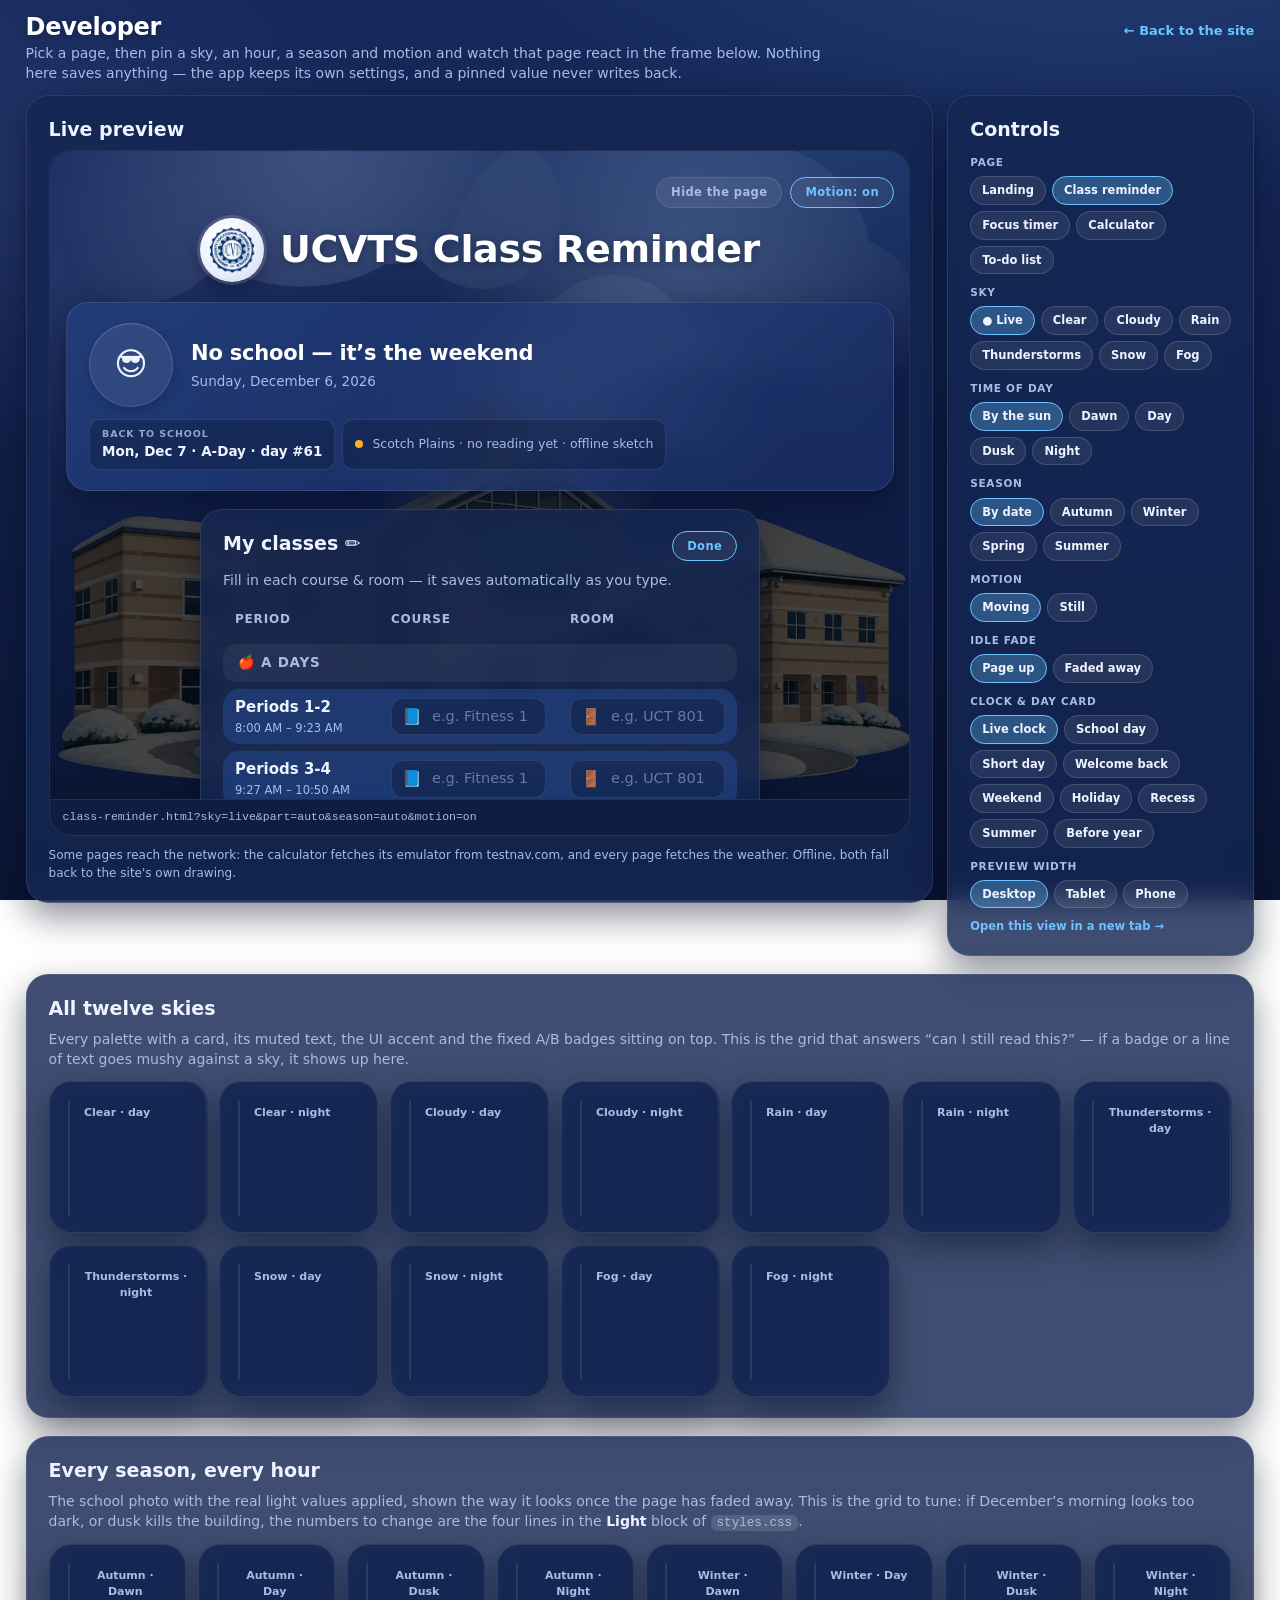
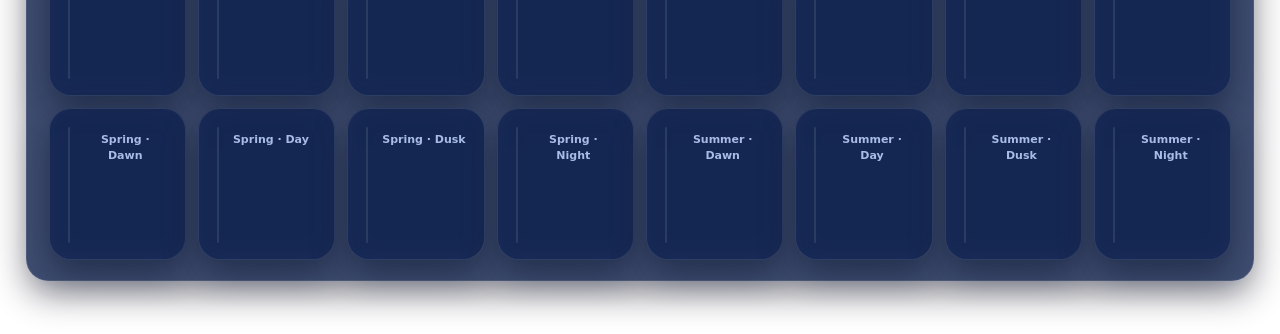
==== dev.html @ 1f4e09f1 "Version 3" ====
<!DOCTYPE html>
<html lang="en" data-sky="cloud" data-day="night">
<head>
  <meta charset="utf-8">
  <meta name="viewport" content="width=device-width, initial-scale=1">
  <meta name="robots" content="noindex">
  <title>Developer — UCVTS Student Tools</title>
  <link rel="icon" type="image/png" href="ucvts_logo.png">
  <!-- The app's own stylesheet, so every swatch below is the real thing. -->
  <link rel="stylesheet" href="styles.css">
  <style>
    /* Only layout lives here. Colours, buttons, cards and the palettes all
       come from styles.css — if this page ever disagrees with the app, the
       app is right and this is a bug. */

    .dev { width: 100%; max-width: 1600px; margin: 0 auto; padding: 14px clamp(12px, 2vw, 26px) 36px; box-sizing: border-box; }

    .dev-head { display: flex; align-items: baseline; gap: 16px; flex-wrap: wrap; margin: 0 0 2px; }
    .dev-head h1 { margin: 0; font-size: 24px; }
    .dev-back { margin-left: auto; font-size: 13px; font-weight: 700; color: var(--accent); text-decoration: none; }
    .dev-back:hover { text-decoration: underline; }
    .dev-lede { max-width: 92ch; margin: 0 0 12px; }

    /* The controls column scales with the window width, and the two collapse
       to one column before they get tight. */
    .dev-split { display: grid; grid-template-columns: minmax(0, 1fr) minmax(290px, 24vw); gap: 14px; align-items: start; }
    @media (max-width: 1040px) { .dev-split { grid-template-columns: 1fr; } }

    .dev-preview { margin: 0; min-width: 0; }

    .dev-frame-box {
      display: grid;
      place-items: start center;
      /* Fit the viewport: the header, lede and URL line take the rest. */
      height: clamp(320px, calc(100vh - 250px), 880px);
      overflow: hidden;
      border: 1px solid var(--card-border);
      border-radius: var(--radius) var(--radius) 0 0;
      background: rgba(6, 12, 30, 0.4);
    }
    .dev-frame-box iframe {
      width: 100%;
      height: 100%;
      border: 0;
      background: #0a1533;
      transition: width 0.2s ease;
    }
    .dev-url {
      font-family: ui-monospace, SFMono-Regular, Menlo, Consolas, monospace;
      font-size: 11.5px;
      color: var(--muted);
      padding: 9px 13px;
      border: 1px solid var(--card-border);
      border-top: 0;
      border-radius: 0 0 var(--radius) var(--radius);
      background: rgba(6, 12, 30, 0.25);
      overflow-wrap: anywhere;
    }
    .dev-note { margin: 10px 0 0; font-size: 12px; color: var(--muted); line-height: 1.5; }

    /* The controls stay in view while you compare grids further down, and
       never run past the viewport — they scroll inside their own card. */
    .dev-controls { position: sticky; top: 12px; max-height: calc(100vh - 24px); overflow-y: auto; }
    @media (max-width: 1040px) { .dev-controls { position: static; max-height: none; overflow: visible; } }

    .dev-grid { display: grid; gap: 12px; margin-top: 4px; }
    .dev-grid.weather { grid-template-columns: repeat(auto-fill, minmax(158px, 1fr)); }
    .dev-grid.light { grid-template-columns: repeat(auto-fill, minmax(126px, 1fr)); }

    .tile { margin: 0; }

    /* These carry data-sky / data-day / data-part, so every colour inside
       them is resolved by the real palette rules in styles.css. */
    .tile-stage {
      position: relative;
      height: 116px;
      overflow: hidden;
      border: 1px solid var(--card-border);
      border-radius: 12px;
      background: linear-gradient(180deg, var(--bg-top), var(--bg-bottom));
    }

    /* Mirrors .scene-photo in styles.css, including the dim the page casts
       while it is up, which is part of the photo's filter and not a layer over
       it. There is no scrim element to keep in step any more. */
    .tile-photo {
      position: absolute;
      inset: 0;
      background-position: center;
      background-repeat: no-repeat;
      background-size: contain;
      filter: brightness(calc(var(--photo-brightness) * (1 - 0.55 * var(--scene-dim))))
              saturate(var(--photo-sat)) sepia(var(--photo-warm));
    }

    .tile-card {
      position: absolute;
      left: 7px;
      right: 7px;
      bottom: 7px;
      padding: 6px 8px;
      border: 1px solid var(--card-border);
      border-radius: 9px;
      background: var(--card);
    }

    .tile-title { display: block; font-size: 9.5px; font-weight: 800; color: var(--text); }
    .tile-sub { display: block; font-size: 8.5px; color: var(--muted); }
    .tile-meta { display: flex; align-items: center; gap: 5px; margin-top: 4px; }
    .tile-accent { display: inline-block; width: 18px; height: 4px; border-radius: 2px; background: var(--accent); }

    /* The fixed A/B identity colours, read straight from :root. These used to
       be a hardcoded copy, which would have silently drifted from the app. */
    .tile-ab {
      display: inline-grid;
      place-items: center;
      width: 12px;
      height: 12px;
      border-radius: 50%;
      font-size: 7px;
      font-weight: 800;
      font-style: normal;
    }
    .ab-a { background: linear-gradient(180deg, var(--day-a-lit), var(--day-a)); color: #47081b; }
    .ab-b { background: linear-gradient(180deg, var(--day-b-lit), var(--day-b)); color: #0b2350; }

    .tile figcaption { margin-top: 5px; font-size: 11px; font-weight: 700; color: var(--muted); text-align: center; }
  </style>
</head>
<body>

  <div class="dev">

    <header class="dev-head">
      <h1>Developer</h1>
      <a class="dev-back" href="index.html">&larr; Back to the site</a>
    </header>
    <p class="muted dev-lede">
      Pick a page, then pin a sky, an hour, a season and motion and watch that page react
      in the frame below. Nothing here saves anything &mdash; the app keeps its own
      settings, and a pinned value never writes back.
    </p>

    <div class="dev-split">

      <section class="card dev-preview">
        <h2>Live preview</h2>
        <div class="dev-frame-box">
          <iframe id="frame" title="Live preview of a page of the site"></iframe>
        </div>
        <div class="dev-url" id="urlOut"></div>
        <p class="dev-note">
          Some pages reach the network: the calculator fetches its emulator from
          testnav.com, and every page fetches the weather. Offline, both fall back to
          the site's own drawing.
        </p>
      </section>

      <section class="card dev-controls">
        <h2>Controls</h2>

        <div class="sim-section">Page</div>
        <div class="sim-chips" id="pageBtns"></div>

        <div class="sim-section">Sky</div>
        <div class="sim-chips" id="skyBtns"></div>

        <div class="sim-section">Time of day</div>
        <div class="sim-chips" id="partBtns"></div>

        <div class="sim-section">Season</div>
        <div class="sim-chips" id="seasonBtns"></div>

        <div class="sim-section">Motion</div>
        <div class="sim-chips" id="motionBtns"></div>

        <div class="sim-section">Idle fade</div>
        <div class="sim-chips" id="focusBtns"></div>

        <div class="sim-section">Clock &amp; day card</div>
        <div class="sim-chips" id="dayBtns"></div>

        <div class="sim-section">Preview width</div>
        <div class="sim-chips" id="widthBtns"></div>

        <p class="sim-dev">
          <a id="openTab" href="index.html" target="_blank" rel="noopener">Open this view in a new tab &rarr;</a>
        </p>
      </section>

    </div>

    <section class="card">
      <h2>All twelve skies</h2>
      <p class="muted">
        Every palette with a card, its muted text, the UI accent and the fixed A/B badges sitting on
        top. This is the grid that answers &ldquo;can I still read this?&rdquo; &mdash; if a badge or a
        line of text goes mushy against a sky, it shows up here.
      </p>
      <div class="dev-grid weather" id="weatherGrid"></div>
    </section>

    <section class="card">
      <h2>Every season, every hour</h2>
      <p class="muted">
        The school photo with the real light values applied, shown the way it looks once the page has
        faded away. This is the grid to tune: if December&rsquo;s morning looks too dark, or
        dusk kills the building, the numbers to change are the four lines in the
        <b>Light</b> block of <code>styles.css</code>.
      </p>
      <div class="dev-grid light" id="lightGrid"></div>
    </section>

  </div>

  <script>
  (function () {
    'use strict';

    /* The pages of the site, in the order the landing page lists them. Every
       one of them loads the shared stack (clock, sky, scene, reminders), so
       every pinned value below means the same thing on each. */
    var PAGES = [
      { v: 'index.html', label: 'Landing' },
      { v: 'class-reminder.html', label: 'Class reminder' },
      { v: 'focus-timer.html', label: 'Focus timer' },
      { v: 'calculator.html', label: 'Calculator' },
      { v: 'todo.html', label: 'To-do list' }
    ];

    var SKIES = ['clear', 'cloud', 'rain', 'storm', 'snow', 'fog'];
    var SKY_NAME = { clear: 'Clear', cloud: 'Cloudy', rain: 'Rain', storm: 'Thunderstorms', snow: 'Snow', fog: 'Fog' };
    var PARTS = ['dawn', 'day', 'dusk', 'night'];
    var PART_NAME = { dawn: 'Dawn', day: 'Day', dusk: 'Dusk', night: 'Night' };
    var SEASONS = ['autumn', 'winter', 'spring', 'summer'];
    var SEASON_NAME = { autumn: 'Autumn', winter: 'Winter', spring: 'Spring', summer: 'Summer' };

    var frame = document.getElementById('frame');
    var urlOut = document.getElementById('urlOut');
    var openTab = document.getElementById('openTab');

    var state = {
      page: 'class-reminder.html',
      sky: 'live', part: 'auto', season: 'auto',
      motion: 'on', focus: 'page', width: 'desktop',
      now: null
    };

    /* Dates that land on each shape the day card can take. All of these are
       asserted by verify-calendar.js, so they stay honest if the calendar
       is ever edited. */
    var WHEN = [
      { v: null, label: 'Live clock' },
      { v: '2026-09-08T12:00', label: 'School day' },
      { v: '2026-11-25T12:00', label: 'Short day' },
      { v: '2026-09-03T12:00', label: 'Welcome back' },
      { v: '2026-09-05T12:00', label: 'Weekend' },
      { v: '2026-11-26T12:00', label: 'Holiday' },
      { v: '2026-12-28T12:00', label: 'Recess' },
      { v: '2027-07-15T12:00', label: 'Summer' },
      { v: '2026-08-20T12:00', label: 'Before year' }
    ];

    function el(tag, cls, html) {
      var n = document.createElement(tag);
      if (cls) n.className = cls;
      if (html != null) n.innerHTML = html;
      return n;
    }

    /* ---------------- the preview ---------------- */

    function queryString() {
      var p = new URLSearchParams();
      p.set('sky', state.sky);
      p.set('part', state.part);
      p.set('season', state.season);
      p.set('motion', state.motion);
      if (state.focus === 'away') p.set('focus', 'away');
      if (state.now) p.set('now', state.now);
      return p.toString();
    }

    var WIDTHS = { desktop: '', tablet: '834px', phone: '390px' };

    function updatePreview() {
      var src = state.page + '?' + queryString();
      if (frame.getAttribute('src') !== src) frame.setAttribute('src', src);
      frame.style.width = WIDTHS[state.width] || '100%';
      urlOut.textContent = src;
      openTab.setAttribute('href', src);
    }

    /* ---------------- the control rows ---------------- */

    /* Each row is built from one definition, so adding a sky, a season or a
       page in the app means adding it here and nowhere else. */
    var ROWS = [
      { host: 'pageBtns', options: PAGES, key: 'page' },
      {
        host: 'skyBtns',
        options: [{ v: 'live', label: '\u25CF Live' }].concat(SKIES.map(function (s) { return { v: s, label: SKY_NAME[s] }; })),
        key: 'sky'
      },
      {
        host: 'partBtns',
        options: [{ v: 'auto', label: 'By the sun' }].concat(PARTS.map(function (s) { return { v: s, label: PART_NAME[s] }; })),
        key: 'part'
      },
      {
        host: 'seasonBtns',
        options: [{ v: 'auto', label: 'By date' }].concat(SEASONS.map(function (s) { return { v: s, label: SEASON_NAME[s] }; })),
        key: 'season'
      },
      {
        host: 'motionBtns',
        options: [{ v: 'on', label: 'Moving' }, { v: 'off', label: 'Still' }],
        key: 'motion'
      },
      {
        host: 'focusBtns',
        options: [{ v: 'page', label: 'Page up' }, { v: 'away', label: 'Faded away' }],
        key: 'focus'
      },
      { host: 'dayBtns', options: WHEN, key: 'now' },
      {
        host: 'widthBtns',
        options: [{ v: 'desktop', label: 'Desktop' }, { v: 'tablet', label: 'Tablet' }, { v: 'phone', label: 'Phone' }],
        key: 'width'
      }
    ];

    function buildRows() {
      ROWS.forEach(function (row) {
        var host = document.getElementById(row.host);
        if (!host) return;
        host.innerHTML = '';
        row.options.forEach(function (opt) {
          var b = el('button', 'chip-btn', opt.label);
          b.type = 'button';
          b.setAttribute('data-value', opt.v == null ? '' : opt.v);
          b.setAttribute('aria-pressed', String(state[row.key] === opt.v));
          b.addEventListener('click', function () {
            state[row.key] = opt.v;
            buildRows();
            updatePreview();
          });
          host.appendChild(b);
        });
      });
    }

    /* ---------------- the grids ---------------- */

    function weatherTiles() {
      var host = document.getElementById('weatherGrid');
      host.innerHTML = '';
      SKIES.forEach(function (sky) {
        ['day', 'night'].forEach(function (day) {
          var fig = el('figure', 'tile');
          fig.setAttribute('data-sky', sky);
          fig.setAttribute('data-day', day);
          fig.appendChild(el('div', 'tile-stage',
            '<div class="tile-card">' +
              '<span class="tile-title">A-Day \u00B7 3rd period</span>' +
              '<span class="tile-sub">ends in 12 min</span>' +
              '<span class="tile-meta">' +
                '<i class="tile-accent"></i>' +
                '<i class="tile-ab ab-a">A</i>' +
                '<i class="tile-ab ab-b">B</i>' +
              '</span>' +
            '</div>'));
          fig.appendChild(el('figcaption', null, SKY_NAME[sky] + ' \u00B7 ' + day));
          host.appendChild(fig);
        });
      });
    }

    function lightTiles() {
      var host = document.getElementById('lightGrid');
      host.innerHTML = '';
      SEASONS.forEach(function (season) {
        PARTS.forEach(function (part) {
          var fig = el('figure', 'tile');
          fig.setAttribute('data-sky', 'cloud');
          // Dusk and dawn still count as daylight in the app, so the palette
          // only flips to night once the sun is fully down.
          fig.setAttribute('data-day', part === 'night' ? 'night' : 'day');
          fig.setAttribute('data-part', part);
          // The faded-away look, which is where the photo is the star.
          fig.setAttribute('data-focus', 'away');

          var stage = el('div', 'tile-stage');
          var photo = el('div', 'tile-photo');
          photo.style.backgroundImage = 'url("' + season + '.png")';
          stage.appendChild(photo);
          fig.appendChild(stage);
          fig.appendChild(el('figcaption', null, SEASON_NAME[season] + ' \u00B7 ' + PART_NAME[part]));
          host.appendChild(fig);
        });
      });
    }

    /* ---------------- go ---------------- */

    buildRows();
    weatherTiles();
    lightTiles();
    updatePreview();

    /* Handy from the devtools console. */
    globalThis.DEV = {
      state: state,
      set: function (key, value) { state[key] = value; buildRows(); updatePreview(); }
    };
  })();
  </script>

</body>
</html>
---- styles.css ----
/* ============================================================
   UCVTS Class Pal — dark blue, soft & cute
   ============================================================ */

/* Base = the cloudy night sky. It doubles as the fallback, so the app looks
   exactly like it always has if sky.js never runs at all. */
:root {
  --bg-top: #16295c;
  --bg-bottom: #0a1533;
  --sky-tint-1: rgba(108, 195, 255, 0.14);
  --sky-tint-2: rgba(159, 178, 255, 0.12);

  /* Scene: the school photo, how far down the page it sits, and how much the
     page dims it while it is up. See the --scene-drop block further down. */
  --scene-dim: 0.6;
  --scene-drop: min(19.5vh, 14.6vw);
  --photo-brightness: 1;
  --photo-sat: 1;
  --photo-warm: 0;

  /* Deliberately translucent — the weather canvas lives behind these. */
  --card: rgba(20, 38, 82, 0.82);
  --card-soft: rgba(28, 52, 108, 0.86);
  --card-border: rgba(255, 255, 255, 0.1);
  --card-blur: blur(12px);
  --row-a: rgba(33, 64, 127, 0.72);
  --row-b: rgba(20, 42, 88, 0.6);

  /* The A-day / B-day identity pair, and their lighter gradient tops. Fixed
     on purpose and never weather-tinted — the whole point is that the day
     reads the same under any sky. Single source of truth for the schedule
     banners, the rows and the A/B badges on the developer page. */
  --day-a: #f2688a;
  --day-a-lit: #ff9db0;
  --day-b: #8fb8ff;
  --day-b-lit: #cde4ff;

  --text: #eef4ff;
  --muted: #a8bce6;
  --accent: #6cc3ff;
  --accent-2: #9fb2ff;
  --warm: #ffd27f;
  --green: #8fe3b0;
  --danger: #ff9db0;
  --radius: 22px;
  --shadow: 0 14px 34px rgba(2, 8, 28, 0.45);
}

/* ============================================================
   Weather palettes
   ------------------------------------------------------------
   sky.js sets data-sky and data-day on <html>, so these only
   ever swap the page atmosphere and the UI accent.

   Note what is NOT here: the A-day / B-day colors. Those live in :root as
   --day-a / --day-b and stay fixed on purpose — the day should read the
   same under any sky, which is exactly what makes it trustworthy when the
   background is moving.

   These selectors are deliberately NOT prefixed with `html`, so
   any element carrying the attribute pair picks up the palette.
   That is what lets dev.html render a grid of every combination
   out of the real stylesheet instead of a copy that would drift.
   Nothing else in the app sets these attributes, so the scope
   stays exactly as narrow as it needs to be.
   ============================================================ */

[data-sky="clear"][data-day="day"] {
  /* A clear midday sky, not a navy one. The old pair was deep and saturated
     enough to read as dusk at any hour; this keeps the blue but lifts it and
     pulls the purple out, so it reads as daylight. */
  --bg-top: #3f7ec9; --bg-bottom: #1b4b8c;
  --accent: #ffd27f; --accent-2: #ffbc5c;
  --sky-tint-1: rgba(255, 210, 127, 0.2);
  --sky-tint-2: rgba(120, 190, 255, 0.14);
}
[data-sky="clear"][data-day="night"] {
  --bg-top: #0d1b45; --bg-bottom: #050916;
  --accent: #a8d8ff; --accent-2: #c8d8ff;
  --sky-tint-1: rgba(168, 216, 255, 0.14);
  --sky-tint-2: rgba(120, 150, 255, 0.1);
}

[data-sky="cloud"][data-day="day"] {
  --bg-top: #35507d; --bg-bottom: #1a2a4a;
  --accent: #a8c8ff; --accent-2: #c0d4ff;
  --sky-tint-1: rgba(190, 215, 255, 0.14);
  --sky-tint-2: rgba(108, 195, 255, 0.1);
}
[data-sky="cloud"][data-day="night"] {
  --bg-top: #16295c; --bg-bottom: #0a1533;
  --accent: #6cc3ff; --accent-2: #9fb2ff;
  --sky-tint-1: rgba(108, 195, 255, 0.14);
  --sky-tint-2: rgba(159, 178, 255, 0.12);
}

[data-sky="rain"][data-day="day"] {
  --bg-top: #25455f; --bg-bottom: #0e2033;
  --accent: #7fd4ff; --accent-2: #9fd0f0;
  --sky-tint-1: rgba(127, 212, 255, 0.13);
  --sky-tint-2: rgba(90, 150, 210, 0.12);
}
[data-sky="rain"][data-day="night"] {
  --bg-top: #0c1c2e; --bg-bottom: #040a12;
  --accent: #6fd8ff; --accent-2: #8fc8e8;
  --sky-tint-1: rgba(111, 216, 255, 0.12);
  --sky-tint-2: rgba(60, 110, 170, 0.12);
}

[data-sky="storm"][data-day="day"],
[data-sky="storm"][data-day="night"] {
  --bg-top: #342459; --bg-bottom: #0f0a24;
  --accent: #ffd60a; --accent-2: #cbb6ff;
  --sky-tint-1: rgba(255, 214, 10, 0.12);
  --sky-tint-2: rgba(160, 120, 255, 0.14);
}

[data-sky="snow"][data-day="day"] {
  --bg-top: #3d5d8c; --bg-bottom: #1b2f52;
  --accent: #e2f1ff; --accent-2: #bcd8f5;
  --sky-tint-1: rgba(226, 241, 255, 0.18);
  --sky-tint-2: rgba(140, 180, 235, 0.14);
}
[data-sky="snow"][data-day="night"] {
  --bg-top: #1b2f56; --bg-bottom: #070d1e;
  --accent: #c9ecff; --accent-2: #a9c8ea;
  --sky-tint-1: rgba(201, 236, 255, 0.14);
  --sky-tint-2: rgba(90, 140, 210, 0.12);
}

[data-sky="fog"][data-day="day"] {
  --bg-top: #3b4157; --bg-bottom: #1b1f2d;
  --accent: #cfd4e6; --accent-2: #b8bdd0;
  --sky-tint-1: rgba(207, 212, 230, 0.14);
  --sky-tint-2: rgba(150, 160, 185, 0.12);
}
[data-sky="fog"][data-day="night"] {
  --bg-top: #232635; --bg-bottom: #0b0d14;
  --accent: #d8dcff; --accent-2: #b9bdd2;
  --sky-tint-1: rgba(216, 220, 255, 0.12);
  --sky-tint-2: rgba(140, 145, 170, 0.1);
}

* { box-sizing: border-box; }

html, body { margin: 0; padding: 0; }

body {
  font-family: ui-rounded, "SF Pro Rounded", "Segoe UI", system-ui, -apple-system, "Helvetica Neue", Arial, sans-serif;
  color: var(--text);
  min-height: 100vh;
  line-height: 1.45;
}

/* The atmosphere lives on its own fixed layer rather than on body itself.
   iOS Safari ignores background-attachment: fixed, which would otherwise
   leave the gradient sliding around behind everything while you scroll. */
body::before {
  content: '';
  position: fixed;
  inset: 0;
  z-index: -5;
  pointer-events: none;
  background:
    radial-gradient(1000px 500px at 85% -10%, var(--sky-tint-1), transparent 60%),
    radial-gradient(900px 460px at -10% 20%, var(--sky-tint-2), transparent 60%),
    linear-gradient(180deg, var(--bg-top) 0%, var(--bg-bottom) 100%);
}

.page {
  max-width: 1200px;
  margin: 0 auto;
  padding: 26px 16px 60px;
  transition: opacity 0.5s ease;
}

/* Nobody has touched it for a few minutes: get out of the way and let the
   school and the weather have the whole screen. scene.js sets this, and
   clears it the moment anyone does anything. */
html[data-focus="away"] .page {
  opacity: 0;
  pointer-events: none;
}

/* ------------------------------------------------------------
   Light — how bright the school looks, by time of day.

   sky.js sets data-part from the real sunrise and sunset for this
   location, so this follows the actual year rather than a fixed hour:
   in December the sun is already down by 4:33 PM, while in June it is
   still up at 8:30 PM. Four sets of numbers to nudge later — a higher
   brightness means a brighter school. --photo-warm adds a golden cast
   through sepia, for the two windows where the light really is golden.
   ------------------------------------------------------------ */

[data-part="dawn"]  { --photo-brightness: 0.8;  --photo-sat: 1.05; --photo-warm: 0.18; }
[data-part="dusk"]  { --photo-brightness: 0.68; --photo-sat: 1.08; --photo-warm: 0.24; }
[data-part="night"] { --photo-brightness: 0.4;  --photo-sat: 0.7;  --photo-warm: 0; }

/* Nothing on top of the scene: stop dimming it and let the school show. */
[data-focus="away"] { --scene-dim: 0.1; }

/* ============================================================
   Scene stack
   ------------------------------------------------------------
   Painted back to front, so it stays easy to reason about:

     -5  body::before    the weather gradient
     -4  #skyFar         clouds, sun, stars, the lightning bolt
     -3  .scene-photo    the school, cut out, for this season
     -1  #skyNear        rain, snow, fog, the flash, ripples, drift
     -1  .grain          a little texture over all of it
         .page           the interface

   The page's dim of the school used to be a `.scene-scrim` element sitting
   between the photo and #skyNear, painting the sky gradient back over
   everything. It dimmed the school, which was the point — but it is in
   front of the photo, and the far sky had to move behind the photo for the
   roof to cut across the clouds, so the same veil landed on the clouds and
   the sun. A gold sun at full strength came out of it a cold blue-grey
   (measured rgb(123,152,172), i.e. cooler than neutral, which is why it
   stopped reading as a sun at all).

   So the dim is now a filter on the photo itself. A filter only sees the
   element's own pixels, so it dims the building and cannot reach anything
   behind it — the veil is confined to the school by construction rather
   than by masking the sky out of it.
   ============================================================ */

.scene-photo {
  position: fixed;
  inset: 0;
  z-index: -3;
  pointer-events: none;
  /* Pinned to the bottom edge rather than the middle, so the school sits low
     in the scene and the sky it shares with the weather is above it. */
  background-position: center bottom;
  background-repeat: no-repeat;
  /* "contain" keeps every edge of the building visible whatever the window
     shape. The cost: a tall phone gets a smaller school with more sky
     around it, rather than a cropped close-up. */
  background-size: contain;
  /* How far down the page the school is set. See --scene-drop below. */
  transform: translateY(var(--scene-drop));
  opacity: 0;
  /* Time of day, times how much the page is dimming the scene.

     --photo-brightness is the light belonging to this hour; --scene-dim is
     the veil the interface casts so the cards stay readable. They multiply,
     so the light and the dim stay one decision instead of two that can
     disagree — and the dim is expressed on the element that owns the photo,
     which is what keeps it off the sky behind it.

     A dim of 1 would be "no change", so the second term is inverted. 0.55 is
     where the old veil landed once its blend was measured as light: it dims
     the school without crushing it, and is the knob for that. */
  filter: brightness(calc(var(--photo-brightness) * (1 - 0.55 * var(--scene-dim))))
          saturate(var(--photo-sat)) sepia(var(--photo-warm));
  transition: opacity 0.9s ease, filter 0.7s ease;
}

/* How far down the page the school sits. See --scene-drop in :root.

   The cutouts are 4:3 and the building's baseline is at about 79% of the
   image, so the bottom ~20% of every one of those files is simply empty —
   measured on all four seasons, and the smallest of them is 20.2%. That is
   room that exists to be spent: pushed down by that much, the school lands on
   the bottom edge of the window without a single pixel cropped off it, which
   lifts the roofline out of the upper band that sky.js keeps the clouds in.

   min() rather than one number, because the drop is a share of the *photo's*
   height, and the photo is drawn at whichever of two sizes is smaller: the
   window's height on a wide screen, or the window's width times the photo's
   own 0.75 ratio on a narrow one. Hence 19.5vh and its equivalent 14.6vw,
   with the smaller one winning — which is precisely the size the photo is
   drawn at. One expression covers every window shape, and there is no
   breakpoint left to get wrong.

   A @media (min-aspect-ratio: 4/3) block came first and was a trap: it fired
   correctly on a wide window but left a portrait phone with the whole
   transparent band showing as dead space under the school. */

/* Only revealed once the image has actually decoded, so there is never a
   half-drawn flash on a slow connection. */
.scene-photo.loaded { opacity: 1; }

/* Appears briefly when the page fades, so it is obvious how to get back. */
.scene-hint {
  position: fixed;
  left: 50%;
  bottom: 20px;
  transform: translateX(-50%);
  z-index: 45;
  pointer-events: none;
  margin: 0;
  padding: 7px 16px;
  border-radius: 999px;
  font-size: 12px;
  font-weight: 700;
  letter-spacing: 0.3px;
  color: var(--text);
  background: rgba(6, 12, 30, 0.62);
  border: 1px solid var(--card-border);
  backdrop-filter: blur(8px);
  -webkit-backdrop-filter: blur(8px);
  opacity: 0;
  transition: opacity 0.6s ease;
}

.scene-hint.on { opacity: 1; }

/* ---------- weather sky (painted by sky.js, in two layers) ---------- */

/* The weather is painted onto two canvases because the school sits between
   them — and the school is a CSS background image, so there is no way to
   sandwich a single canvas around it.

   Both layers share this geometry and the same drawing transform, so a pass
   can be moved from one to the other without a coordinate changing. */
#skyFar,
#skyNear {
  position: fixed;
  inset: 0;
  width: 100%;
  height: 100%;
  pointer-events: none;
}

/* The far half — clouds, the sun, stars, the lightning bolt — belongs behind
   the school. A cloud drifting across the facade is what makes a cut-out
   building read as floating; cut off by the roof, it reads as distance. */
#skyFar { z-index: -4; }

/* The near half stays in front, where weather falling around you belongs:
   rain and snow, the fog veil, the flash, and the ripples and drift that
   gather along the bottom edge — which is now the foot of the building. */
#skyNear {
  z-index: -1;
  opacity: 0.95;
}

.grain {
  position: fixed;
  inset: 0;
  z-index: -1;
  pointer-events: none;
  opacity: 0.05;
  mix-blend-mode: overlay;
  background-image: radial-gradient(rgba(255, 255, 255, 0.7) 1px, transparent 1px);
  background-size: 3px 3px;
}

.top-bar {
  display: flex;
  justify-content: flex-end;
  gap: 8px;
  margin-bottom: 2px;
}

.motion-btn,
.ghost-btn {
  font: inherit;
  font-size: 11.5px;
  font-weight: 800;
  letter-spacing: 0.4px;
  color: var(--muted);
  background: rgba(255, 255, 255, 0.07);
  border: 1px solid var(--card-border);
  border-radius: 999px;
  padding: 6px 14px;
  cursor: pointer;
  backdrop-filter: blur(10px);
  -webkit-backdrop-filter: blur(10px);
  transition: color 0.15s ease, border-color 0.15s ease;
}

.motion-btn:hover,
.ghost-btn:hover { color: var(--text); border-color: var(--accent); }

.motion-btn[aria-pressed="true"],
.ghost-btn[aria-pressed="true"] { color: var(--accent); border-color: var(--accent); }

/* today's weather — one panel in the day card's bottom row. Its metrics
   match .fact so the two sit beside each other as one set of panels. */
.sky-line {
  display: flex;
  align-items: center;
  gap: 9px;
  margin: 0;
  padding: 7px 12px;
  border-radius: 11px;
  background: rgba(10, 21, 51, 0.34);
  border: 1px solid var(--card-border);
  font-size: 12.5px;
  color: var(--muted);
}

.sky-line[hidden] { display: none; }

.sky-line .sky-emoji { font-size: 17px; line-height: 1; flex: 0 0 auto; }

/* Empty until there is real artwork for the weather to sit in here. */
.sky-line .sky-emoji:empty { display: none; }

/* Orange when the sky is a sketch, green only when it's really live. */
.sky-line .sky-dot {
  flex: 0 0 auto;
  width: 8px;
  height: 8px;
  border-radius: 50%;
  background: #ffb020;
}

html[data-live="live"] .sky-dot { background: #28c840; box-shadow: 0 0 0 3px rgba(40, 200, 64, 0.22); }
html[data-live="preview"] .sky-dot { background: #b48cff; }
html[data-live="fallback"] .sky-dot,
html[data-live="loading"] .sky-dot { background: #ffb020; }

/* ---------- header ---------- */

/* The title header and the day-status card are narrower than the columns and
   centered over them — a header band over a wider body. 1000px is the point
   where the day card still holds one row on its busiest day (a holiday, which
   carries the most facts), so it is the same height every day of the year and
   never shifts as the facts change. */
.hero,
.day-card {
  max-width: 1000px;
  width: 100%;
  margin-left: auto;
  margin-right: auto;
}

.hero {
  display: flex;
  align-items: center;
  justify-content: center;
  gap: 16px;
  padding: 8px 10px 20px;
}

/* The school crest.

   The logo is a single flat navy (#043067), which against this app's navy
   backgrounds sits at roughly 1:1 contrast — it would simply disappear. So
   it gets a light plate to sit on, which keeps the real brand colour
   readable on all twelve weather palettes, and echoes the round A/B badges
   used everywhere else. The source art is cropped tight to its edges, so
   the whole visible ring here is this padding. */
.hero-logo {
  flex: 0 0 auto;
  display: grid;
  place-items: center;
  width: 64px;
  height: 64px;
  padding: 9px;
  border-radius: 50%;
  background: radial-gradient(circle at 32% 26%, #ffffff 0%, #e9effb 58%, #ccd8ee 100%);
  box-shadow: 0 0 0 3px rgba(255, 255, 255, 0.14), 0 8px 20px rgba(2, 8, 28, 0.38);
  /* Its own bob: no rotation, because tilting a crest reads as a mistake
     rather than as play. The motion stays, the tilt goes. */
  animation: logo-bob 4s ease-in-out infinite;
}

.hero-logo img {
  display: block;
  width: 100%;
  height: 100%;
  object-fit: contain;
}

@keyframes logo-bob {
  0%, 100% { transform: translateY(0); }
  50%      { transform: translateY(-5px); }
}

/* The title carries the header on its own now that the tagline is gone,
   so it is sized to lead rather than to sit beside a subtitle. */
h1 {
  margin: 0;
  font-size: 38px;
  font-weight: 800;
  line-height: 1.1;
  letter-spacing: -0.3px;
  color: #ffffff;
  text-shadow: 0 2px 10px rgba(0, 0, 0, 0.3);
}

.hero h1 { text-align: center; }

/* ---------- cards ---------- */

.card {
  background: var(--card);
  border: 1px solid var(--card-border);
  border-radius: var(--radius);
  box-shadow: var(--shadow);
  padding: 20px 22px;
  margin: 0 0 18px;
  /* Lets the sky show through on phones, where cards cover the whole screen. */
  backdrop-filter: var(--card-blur);
  -webkit-backdrop-filter: var(--card-blur);
}

.card h2 {
  margin: 0 0 6px;
  font-size: 19px;
}

.card-head {
  display: flex;
  align-items: center;
  justify-content: space-between;
  gap: 10px;
}

.head-tools { display: flex; align-items: center; gap: 10px; }

.muted { color: var(--muted); font-size: 14px; margin: 6px 0 12px; }
.muted b { color: var(--text); font-weight: 600; }
.small { font-size: 12.5px; }
code { background: rgba(255, 255, 255, 0.12); padding: 1px 6px; border-radius: 6px; font-size: 0.9em; }

/* ---------- day status card ---------- */

/* ---------- two-column layout ---------- */

/* Columns size to their content and the pair stays centered; together they may
   be wider than the header above (different side margins than the title items). */
.columns {
  display: flex;
  flex-wrap: wrap;
  justify-content: center;
  gap: 18px;
  align-items: start;
}

/* Both columns hold a width they were designed for instead of stretching to
   whatever the window happens to be: 526px at their narrowest, 560px at their
   widest. Equal basis, equal floor, equal ceiling, so they are always the same
   width as each other — side by side or stacked.

   526px is the schedule's natural width, and it is the floor because a
   narrower table would only scroll. 560px is the ceiling because past that
   the short copy in the right column does not fill the card, and it turns into
   a wide, thin band. Between the pair's floors they wrap into one centered
   stack instead of each getting squeezed. min() keeps the floor off the bottom
   of a phone. */
.col-left,
.col-right {
  flex: 1 1 526px;
  min-width: min(526px, 100%);
  max-width: 560px;
}

/* ---------- day status card ---------- */

.day-card {
  background: linear-gradient(135deg, rgba(35, 64, 127, 0.78) 0%, rgba(26, 47, 102, 0.72) 100%);
  /* .card later resets margins to 0; re-assert centering here. */
  margin-left: auto;
  margin-right: auto;
  /* One row while there is room for one: whose day it is on the left, the
     day's facts and the weather on the right. Both groups keep their natural
     width and the row wraps to two when the card runs out of room — the same
     content-driven rule the fact row already uses, so no breakpoint has to
     guess. Stacked it is exactly the card it was before. */
  display: flex;
  flex-wrap: wrap;
  align-items: center;
  justify-content: space-between;
  gap: 12px 22px;
}

.day-row {
  display: flex;
  align-items: center;
  gap: 18px;
}

.day-badge {
  /* One knob for the whole badge, so the letter and the emoji can't drift
     apart at different breakpoints.

     They deliberately use different ratios of it. A text glyph's cap-height
     is only ~70% of its font-size, while a colour emoji fills its em box
     almost entirely — so matching the numbers made the emoji render about a
     third larger than the A/B letter. That is why a school day looked right
     and a day off looked shouty. 0.52 keeps the letter exactly the size it
     has always been; the emoji gets its own, smaller ratio below. */
  --badge: 84px;
  flex: 0 0 auto;
  width: var(--badge);
  height: var(--badge);
  border-radius: 50%;
  display: grid;
  place-items: center;
  font-size: calc(var(--badge) * 0.52);
  line-height: 1;
  font-weight: 800;
  color: #0b1636;
  background: radial-gradient(circle at 32% 28%, #ffe9b0, var(--warm) 55%, #f0b95e);
  box-shadow: 0 0 0 5px rgba(255, 210, 127, 0.18), 0 10px 24px rgba(0, 0, 0, 0.3);
  transition: transform 0.2s ease;
}

.day-badge.typeB {
  background: radial-gradient(circle at 32% 28%, #cde4ff, #8fb8ff 55%, #6b93e8);
  box-shadow: 0 0 0 5px rgba(143, 184, 255, 0.2), 0 10px 24px rgba(0, 0, 0, 0.3);
}

/* No school. This used to be a bright pink disc — loud, and it meant
   nothing: the emoji already says which kind of day off it is. Now it is a
   quiet glassy one that lets the weather through, so the only saturated
   thing left in this card is the A/B letter, which actually earns it.

   The emoji is an aside rather than a verdict, so it sits a little under the
   letter's visual weight, and the disc is flatter — no raised-button shadow
   competing with the A/B medallion that appears on school days. */
.day-badge.off {
  font-size: calc(var(--badge) * 0.38);
  background: rgba(255, 255, 255, 0.07);
  color: var(--text);
  box-shadow:
    inset 0 0 0 1px rgba(255, 255, 255, 0.14),
    inset 0 1px 0 rgba(255, 255, 255, 0.1),
    0 4px 12px rgba(2, 8, 28, 0.2);
}

/* Three tiers, identical in every state: the verdict, the date, the facts. */
.day-title {
  font-size: 21px;
  font-weight: 800;
  letter-spacing: -0.2px;
  color: #ffffff;
  text-wrap: balance;
}

.day-sub { color: var(--muted); font-size: 13.5px; margin-top: 3px; }

/* Facts and weather share one row. Both keep their natural width and the
   row wraps instead of squeezing — so the weather drops to its own line
   when the card gets narrow. No media query, so it follows the real width
   of the card rather than the width of the window. */
.day-meta {
  display: flex;
  flex-wrap: wrap;
  align-items: stretch;
  gap: 7px;
  /* Spacing comes from the card's row gap now, so this group can sit beside
     the day title instead of always underneath it. */
  margin-top: 0;
  min-width: 0;
}

/* Facts are separate panels rather than one run-on line, so "day #11 of 182"
   and "dismissal 12:24 PM" read as two things instead of one sentence.
   margin:0 is load-bearing — <dl> carries a default 1em that would otherwise
   pad the row and stretch the weather panel with it. */
.day-facts {
  display: flex;
  flex-wrap: wrap;
  gap: 7px;
  margin: 0;
}

.day-facts:empty,
.day-facts[hidden] { display: none; }

.day-facts .fact {
  flex: 0 1 auto;
  min-width: 0;
  padding: 7px 12px;
  border-radius: 11px;
  background: rgba(10, 21, 51, 0.34);
  border: 1px solid var(--card-border);
}

.day-facts dt {
  font-size: 9.5px;
  font-weight: 800;
  letter-spacing: 0.9px;
  text-transform: uppercase;
  color: var(--muted);
  opacity: 0.85;
}

.day-facts dd {
  margin: 2px 0 0;
  font-size: 13.5px;
  font-weight: 700;
  color: var(--text);
}

/* ---------- schedule table ---------- */

.table-wrap { overflow-x: auto; }

table.sched {
  width: 100%;
  border-collapse: separate;
  border-spacing: 0 7px;
  min-width: 480px;
}

.sched th {
  text-align: left;
  font-size: 12px;
  text-transform: uppercase;
  letter-spacing: 0.8px;
  color: var(--muted);
  font-weight: 700;
  padding: 2px 12px 0;
}

.sched td { padding: 0; vertical-align: middle; }

/* ---- A/B day identity ------------------------------------------------
   One attribute drives the banner, the row tint and the "today" outline,
   so those three can never disagree. --day-* come from :root. */
.sched [data-day="A"] {
  --day-ink: var(--day-a);
  --day-tint: rgba(242, 104, 138, 0.2);
  --day-line: rgba(242, 104, 138, 0.45);
}

.sched [data-day="B"] {
  --day-ink: var(--day-b);
  --day-tint: rgba(143, 184, 255, 0.2);
  --day-line: rgba(143, 184, 255, 0.45);
}

.sched .group td { padding: 9px 0 0; }

.g-bar {
  display: flex;
  align-items: center;
  gap: 10px;
  padding: 8px 14px;
  border-radius: 13px;
  border: 1px solid transparent;
  background: rgba(255, 255, 255, 0.05);
  transition: background 0.25s ease, border-color 0.25s ease, opacity 0.25s ease;
}

.g-name {
  font-weight: 800;
  font-size: 13.5px;
  letter-spacing: 0.7px;
  text-transform: uppercase;
  color: var(--muted);
}

.g-tag { display: none; }

/* Today's day owns the schedule — tinted banner, coloured outline and a
   TODAY tag — while the other day steps back, so the two can't be mistaken
   for each other. On a day off neither is "today" and both stay neutral. */
.sched .group.isToday .g-bar {
  background: var(--day-tint);
  border-color: var(--day-line);
}

.sched .group.isToday .g-name { color: var(--day-ink); }

.sched .group.isToday .g-tag {
  display: inline-block;
  margin-left: auto;
  background: var(--day-ink);
  color: #0b1636;
}

.sched.hasToday .group.isOther .g-bar { background: none; opacity: 0.5; }

.sched tr.rowA td { background: var(--row-a); }
.sched tr.rowB td { background: var(--row-b); }

.sched tr.row td {
  padding: 8px 12px;
  transition: box-shadow 0.2s ease, background 0.2s ease;
}
.sched tr.row td:first-child { border-radius: 16px 0 0 16px; }
.sched tr.row td:last-child { border-radius: 0 16px 16px 0; }

/* A school day: the active group goes solid, the inactive one is ghosted. */
.sched.hasToday tr.rowToday td { background: var(--day-tint); }
.sched.hasToday tr.row:not(.rowToday) td { background: rgba(255, 255, 255, 0.03); }
.sched.hasToday tr.row:not(.rowToday) .period-name { color: var(--muted); }

.sched tr.rowToday td { box-shadow: inset 0 0 0 1.5px var(--day-line); }
.sched tr.rowToday td:first-child {
  box-shadow: inset 3px 0 0 0 var(--day-ink), inset 0 0 0 1.5px var(--day-line);
}

/* Period label cell. The per-row A/B bubble is gone: the day banner above
   each group says it once, and repeating it eight times was just noise. */
.period-label {
  display: flex;
  flex-direction: column;
  gap: 1px;
  min-width: 132px;
}

.period-name { font-weight: 700; font-size: 15px; white-space: nowrap; }
.period-time { font-size: 11.5px; color: var(--muted); white-space: nowrap; }

/* Course / room inputs */
.field {
  display: flex;
  align-items: center;
  gap: 8px;
  background: rgba(10, 21, 51, 0.4);
  border: 1.5px solid rgba(255, 255, 255, 0.1);
  border-radius: 12px;
  padding: 6px 10px;
  transition: border-color 0.15s ease, background 0.15s ease;
}

.field:focus-within {
  border-color: var(--accent);
  background: rgba(10, 21, 51, 0.6);
}

.field .f-emoji { font-size: 16px; filter: saturate(0.9); }

.field input {
  border: none;
  outline: none;
  background: transparent;
  color: var(--text);
  font: inherit;
  font-size: 14.5px;
  width: 100%;
  min-width: 60px;
}

.field input::placeholder { color: rgba(168, 188, 230, 0.55); }

/* ---- read mode vs edit mode ------------------------------------------
   Both the value and its input live in the DOM at all times; the mode is a
   single class on the table. Switching therefore rebuilds nothing, so a
   half-typed row can't be lost and focus can't be dropped. Read mode is the
   default — a schedule that's filled in should read like a timetable, not
   like a form. */
.cell { display: flex; align-items: center; min-width: 0; }

.sched .field { display: none; }

.cell-view {
  display: block;
  width: 100%;
  margin: 0;
  padding: 3px 0;
  border: 0;
  border-radius: 8px;
  background: none;
  font: inherit;
  font-size: 15.5px;
  font-weight: 700;
  letter-spacing: -0.1px;
  color: var(--text);
  text-align: left;
  cursor: text;
}

.cell-view:hover { color: var(--accent); }
.cell-view:focus-visible { outline: 2px solid var(--accent); outline-offset: 3px; }

.cell-view[data-empty] {
  font-size: 13.5px;
  font-weight: 600;
  font-style: italic;
  color: var(--muted);
  opacity: 0.72;
}

/* Room and course carry the same weight. The room used to be smaller and
   muted, which made a real fact look like a half-filled field. Only the
   tracking differs now, so it still reads as an identifier rather than a
   word. */
.sched td:last-child .cell-view { letter-spacing: 0.4px; }

.sched.editing .cell-view { display: none; }
.sched.editing .field { display: flex; }

.save-hint {
  font-size: 12px;
  color: var(--green);
  opacity: 0;
  transition: opacity 0.3s ease;
}

.save-hint.flash { opacity: 1; }

.link-btn {
  background: none;
  border: none;
  color: var(--muted);
  font: inherit;
  font-size: 12.5px;
  text-decoration: underline;
  cursor: pointer;
  padding: 2px 0;
  margin-top: 10px;
}

.link-btn:hover { color: var(--danger); }

/* ---------- today's classes ---------- */

.classes-card { display: none; }
.classes-card.visible { display: block; }

.class-line {
  display: flex;
  align-items: center;
  gap: 12px;
  padding: 10px 12px;
  border-radius: 14px;
  background: rgba(10, 21, 51, 0.35);
  margin-bottom: 8px;
}

.class-line .when { flex: 0 0 auto; width: 118px; font-size: 12.5px; color: var(--muted); }

.class-line .what { flex: 1 1 auto; min-width: 0; }
.class-line .what .c-name { font-weight: 700; font-size: 15px; }
.class-line .what .c-room { font-size: 12.5px; color: var(--muted); }
.class-line .what .c-free { color: var(--muted); font-size: 13.5px; font-style: italic; }

.badge {
  flex: 0 0 auto;
  font-size: 12px;
  font-weight: 700;
  padding: 5px 11px;
  border-radius: 999px;
  white-space: nowrap;
}

.badge.on {
  background: rgba(143, 227, 176, 0.16);
  color: var(--green);
  border: 1px solid rgba(143, 227, 176, 0.45);
  animation: glow 1.6s ease-in-out infinite;
}

@keyframes glow {
  0%, 100% { box-shadow: 0 0 0 0 rgba(143, 227, 176, 0.0); }
  50%      { box-shadow: 0 0 12px 0 rgba(143, 227, 176, 0.45); }
}

.badge.next { background: rgba(108, 195, 255, 0.14); color: var(--accent); border: 1px solid rgba(108, 195, 255, 0.4); }

.note {
  background: rgba(255, 210, 127, 0.1);
  border: 1px dashed rgba(255, 210, 127, 0.5);
  color: var(--warm);
  border-radius: 12px;
  padding: 8px 12px;
  font-size: 13.5px;
  margin-bottom: 10px;
}

/* ---------- reminders ---------- */

.pill {
  font-size: 11.5px;
  font-weight: 800;
  letter-spacing: 0.6px;
  text-transform: uppercase;
  padding: 4px 12px;
  border-radius: 999px;
  background: rgba(168, 188, 230, 0.15);
  color: var(--muted);
}

.pill.on { background: rgba(143, 227, 176, 0.18); color: var(--green); }

/* Once notifications are granted the card has nothing left to operate, so it
   collapses to the pill, one line and the heads-up list. The lead and the
   button return on their own if permission is off or blocked — which is the
   only time they're worth the room. */
.remind-card .remind-compact { display: none; }
.remind-card.is-on .remind-lead,
.remind-card.is-on .reminder-controls { display: none; }
.remind-card.is-on .remind-compact { display: block; }

.reminder-controls { display: flex; align-items: center; gap: 14px; flex-wrap: wrap; margin-bottom: 18px; }

.btn {
  font: inherit;
  font-weight: 800;
  font-size: 15px;
  color: #0b1636;
  background: linear-gradient(180deg, #ffe9b0, #ffcf7d);
  border: none;
  border-radius: 999px;
  padding: 10px 20px;
  cursor: pointer;
  box-shadow: 0 6px 16px rgba(255, 210, 127, 0.25);
  transition: transform 0.12s ease, box-shadow 0.12s ease;
}

.btn:hover { transform: translateY(-1px); box-shadow: 0 8px 20px rgba(255, 210, 127, 0.35); }
.btn:active { transform: translateY(1px); }

.btn.is-on {
  background: linear-gradient(180deg, #b9f0cd, #8fe3b0);
  color: #0a2a17;
  box-shadow: 0 6px 16px rgba(143, 227, 176, 0.25);
}

.tip { font-size: 12.5px; color: var(--muted); }
.tip.warn { color: var(--warm); }

.reminder-list { margin-top: 14px; }

.r-line {
  display: flex;
  align-items: center;
  gap: 10px;
  padding: 8px 12px;
  border-radius: 12px;
  background: rgba(10, 21, 51, 0.35);
  margin-bottom: 7px;
  font-size: 13.5px;
}

.r-line .r-time { font-weight: 800; color: var(--accent); flex: 0 0 auto; width: 92px; }
.r-line .r-msg { color: var(--text); flex: 1 1 auto; }
.r-line .r-lead { flex: 0 0 auto; color: var(--muted); font-size: 11.5px; }

/* ---------- simulated-time banner ---------- */

.sim-banner {
  display: flex;
  align-items: center;
  justify-content: space-between;
  gap: 10px;
  position: sticky;
  top: 0;
  z-index: 40;
  background: linear-gradient(90deg, #4a2b8f, #3553a8 60%, #1e5f8f);
  border: 1px solid rgba(255, 255, 255, 0.22);
  border-radius: 14px;
  margin: 0 0 16px;
  padding: 9px 14px;
  font-size: 13.5px;
  font-weight: 700;
  color: #fff;
  box-shadow: 0 10px 24px rgba(0, 0, 0, 0.4);
}

.sim-banner[hidden] { display: none; }

.banner-x {
  flex: 0 0 auto;
  font: inherit;
  font-size: 12px;
  font-weight: 700;
  color: #ffe9b0;
  background: rgba(0, 0, 0, 0.25);
  border: 1px solid rgba(255, 233, 176, 0.4);
  border-radius: 999px;
  padding: 4px 12px;
  cursor: pointer;
}

.banner-x:hover { background: rgba(0, 0, 0, 0.4); }

/* ---------- modules ----------
   Two hosts, because a module has to be able to say how much room it wants.
   'column' sits inside the right-hand column under the reminders, so the
   schedule keeps the space it needs and a module never pushes it around.
   'wide' spans the page below both columns, for whatever genuinely needs
   the room. Nothing on this page uses it right now.

   Both hosts are built the same way — a wrapping flex row — so one, two or
   five modules lay out sensibly and nothing here assumes it is the only
   module on the page. */

.modules {
  display: flex;
  flex-wrap: wrap;
  justify-content: center;
  gap: 18px;
  align-items: start;
}

/* display:flex outranks the user agent's [hidden] rule, so say it again —
   otherwise an unused host would still take up its share of the layout. */
.modules[hidden] { display: none; }

/* In the column it is a stack that fills the width, not a centred row. */
.modules-column {
  flex-direction: column;
  align-items: stretch;
  justify-content: flex-start;
}

.module-card { margin: 0; }

/* In the column: take the column. Wide: most of the page, never the edges. */
.modules-column .module-card { flex: 1 1 auto; max-width: none; }
.modules:not(.modules-column) .module-card { flex: 1 1 600px; max-width: 900px; }

.module-explainer { color: var(--muted); font-size: 14px; margin: 6px 0 14px; }
.module-explainer b { color: var(--text); font-weight: 700; }

/* ---------- module: focus timer ----------
   The light climbs as the session does, on the same warm ramp the sky uses.
   It stays inside this card on purpose: the real sky is a weather report, and
   a progress bar wearing it would make the background lie. */

.pomo { display: flex; flex-direction: column; gap: 13px; }

.pomo-top { display: flex; align-items: baseline; justify-content: space-between; gap: 10px; }

.pomo-time {
  font-size: 42px;
  font-weight: 800;
  line-height: 1;
  letter-spacing: -1px;
  font-variant-numeric: tabular-nums;
}

.pomo-state {
  font-size: 11px;
  font-weight: 800;
  letter-spacing: 0.9px;
  text-transform: uppercase;
  color: var(--muted);
}
.pomo[data-mode="work"] .pomo-state { color: var(--warm); }
.pomo[data-mode="break"] .pomo-state { color: var(--accent); }

.pomo-track { height: 12px; border-radius: 999px; background: rgba(255, 255, 255, 0.09); overflow: hidden; }

.pomo-fill {
  width: 0;
  height: 100%;
  border-radius: 999px;
  background: linear-gradient(90deg, #ff9a3c, #ffd27f 65%, #ffe9b0);
  box-shadow: 0 0 16px rgba(255, 210, 127, 0.5);
  /* One second, matching the once-a-second repaint, so the bar glides
     continuously instead of stepping. */
  transition: width 1s linear;
}

.pomo[data-mode="break"] .pomo-fill {
  background: linear-gradient(90deg, #58b8f0, #9fe0ff 70%, #cdefff);
  box-shadow: 0 0 16px rgba(127, 212, 255, 0.45);
}

.pomo-note { margin: 0; font-size: 12.5px; color: var(--muted); }

.pomo-actions { display: flex; align-items: center; gap: 10px; }
.pomo-actions .btn { flex: 1 1 auto; }

@media (prefers-reduced-motion: reduce) {
  .pomo-fill { transition: none; }
}

/* ---------- beta tester panel ---------- */

.sim-panel {
  position: fixed;
  left: 16px;
  bottom: 16px;
  z-index: 60;
  width: min(360px, calc(100vw - 32px));
  background: linear-gradient(170deg, #2b3f86 0%, #1c3068 100%);
  border: 1px solid rgba(255, 255, 255, 0.16);
  border-radius: 20px;
  box-shadow: 0 18px 44px rgba(2, 8, 28, 0.6);
  padding: 14px 16px;
  font-size: 13px;
}

.sim-panel[hidden] { display: none; }

.sim-head { display: flex; align-items: center; justify-content: space-between; gap: 8px; }
.sim-head strong { font-size: 15px; }

.sim-lead { color: var(--muted); font-size: 12.5px; margin: 6px 0 10px; }

.sim-cur {
  background: rgba(10, 21, 51, 0.45);
  border: 1px solid rgba(255, 210, 127, 0.25);
  border-radius: 10px;
  padding: 6px 10px;
  font-weight: 700;
  font-size: 12.5px;
  color: var(--warm);
  margin-bottom: 2px;
}

.sim-section {
  text-transform: uppercase;
  letter-spacing: 0.7px;
  font-size: 10.5px;
  color: var(--muted);
  font-weight: 800;
  margin: 11px 0 6px;
}

.sim-chips { display: flex; flex-wrap: wrap; gap: 6px; }

.chip-btn {
  font: inherit;
  font-size: 11.5px;
  font-weight: 700;
  color: var(--text);
  background: rgba(255, 255, 255, 0.08);
  border: 1px solid rgba(255, 255, 255, 0.14);
  border-radius: 999px;
  padding: 5px 11px;
  cursor: pointer;
  transition: background 0.12s ease, border-color 0.12s ease;
}

.chip-btn:hover { background: rgba(108, 195, 255, 0.2); border-color: var(--accent); }
.chip-btn[aria-pressed="true"] {
  background: rgba(108, 195, 255, 0.3);
  border-color: var(--accent);
  color: var(--text);
}

.sim-jump { display: flex; gap: 8px; align-items: center; flex-wrap: wrap; }

.sim-jump input {
  background: rgba(10, 21, 51, 0.5);
  border: 1.5px solid rgba(255, 255, 255, 0.14);
  color: var(--text);
  border-radius: 10px;
  padding: 7px 9px;
  font: inherit;
  font-size: 13px;
  color-scheme: dark;
}

.sim-jump input:focus { outline: none; border-color: var(--accent); }

.btn.small { padding: 8px 14px; font-size: 13px; }

.sim-hint { font-size: 11.5px; color: var(--muted); margin: 9px 0 2px; min-height: 13px; }

.sim-foot { display: flex; justify-content: space-between; gap: 10px; margin-top: 4px; }
.sim-foot .link-btn { margin-top: 0; font-size: 11.5px; text-align: left; }

.sim-dev { margin: 10px 0 0; font-size: 11.5px; }
.sim-dev a { color: var(--accent); text-decoration: none; font-weight: 700; }
.sim-dev a:hover { text-decoration: underline; }

/* ---------- toast pop-ups ---------- */

.toasts {
  position: fixed;
  bottom: 18px;
  right: 18px;
  left: 18px;
  display: flex;
  flex-direction: column;
  align-items: flex-end;
  gap: 10px;
  pointer-events: none;
  z-index: 50;
}

.toast {
  pointer-events: auto;
  display: flex;
  gap: 12px;
  align-items: flex-start;
  background: linear-gradient(135deg, #2b4a92, #1f3a79);
  border: 1px solid rgba(108, 195, 255, 0.45);
  border-radius: 18px;
  box-shadow: 0 14px 34px rgba(2, 8, 28, 0.55);
  padding: 13px 16px;
  max-width: 420px;
  animation: toast-in 0.35s cubic-bezier(0.2, 0.9, 0.3, 1.2);
}

.toast.bye { animation: toast-out 0.4s ease forwards; }

@keyframes toast-in {
  from { opacity: 0; transform: translateY(18px) scale(0.95); }
  to   { opacity: 1; transform: translateY(0) scale(1); }
}

@keyframes toast-out {
  to { opacity: 0; transform: translateY(14px) scale(0.96); }
}

.toast .t-emoji { font-size: 26px; line-height: 1.15; }
.toast .t-title { font-weight: 800; font-size: 15px; }
.toast .t-body { font-size: 13px; color: var(--muted); margin-top: 2px; }
.toast .t-x {
  border: none;
  background: rgba(255, 255, 255, 0.12);
  color: var(--text);
  border-radius: 50%;
  width: 22px;
  height: 22px;
  cursor: pointer;
  font-size: 12px;
  line-height: 1;
}

/* ---------- responsive ---------- */

@media (max-width: 560px) {
  .page { padding: 16px 10px 40px; }
  h1 { font-size: 28px; }
  .hero-logo { width: 52px; height: 52px; padding: 7px; }
  /* Just the one value — the letter and the emoji both follow it. */
  .day-badge { --badge: 68px; }
  .day-title { font-size: 18px; }
  .class-line .when { width: 92px; font-size: 11.5px; }
  .toast { max-width: 100%; }
  .motion-btn { padding: 5px 11px; font-size: 11px; }
}

/* ---------- motion ---------- */

/* Colour fades only once the first palette has landed, so the initial
   switch from the fallback look isn't a slow dissolve on every load. */
html[data-ready] body { transition: color 0.5s ease; }
html[data-ready] .card { transition: background-color 0.5s ease, border-color 0.5s ease; }

/* ============================================================
   Home / landing page
   ------------------------------------------------------------
   Styled from the same tokens as the class reminder page — same cards,
   same badges, same pills — so the two pages read as one site. The one
   new shapes are the tile row and the day strip's side column; everything
   else is the reminder page's own classes doing a second job.
   ============================================================ */

/* The day strip: the reminder page's day card, minus the facts row. The
   verdict on the left; the link into the tool and the one-line reminder
   state on the right. */
.day-strip-card {
  display: flex;
  flex-wrap: wrap;
  align-items: center;
  justify-content: space-between;
  gap: 12px 22px;
  max-width: 1000px;
  margin-left: auto;
  margin-right: auto;
  background: linear-gradient(135deg, rgba(35, 64, 127, 0.78) 0%, rgba(26, 47, 102, 0.72) 100%);
}

.day-strip-side {
  display: flex;
  flex-direction: column;
  align-items: flex-start;
  gap: 8px;
  min-width: 0;
}

.day-cta {
  display: inline-block;
  font: inherit;
  font-size: 14px;
  font-weight: 800;
  color: #0b1636;
  background: linear-gradient(180deg, #ffe9b0, #ffcf7d);
  border-radius: 999px;
  padding: 9px 18px;
  text-decoration: none;
  box-shadow: 0 6px 16px rgba(255, 210, 127, 0.25);
  transition: transform 0.12s ease, box-shadow 0.12s ease;
}

.day-cta:hover { transform: translateY(-1px); box-shadow: 0 8px 20px rgba(255, 210, 127, 0.35); }
.day-cta:active { transform: translateY(1px); }

.day-reminder-line {
  display: flex;
  align-items: center;
  gap: 8px;
  margin: 0;
  font-size: 12.5px;
}

/* The tiles: the tools. An <a> row that reads as a card, at the same scale
   the reminder page uses for its own rows. */
.tiles {
  display: grid;
  grid-template-columns: repeat(auto-fit, minmax(280px, 1fr));
  gap: 18px;
  max-width: 1000px;
  margin: 0 auto;
}

.tile {
  display: flex;
  align-items: flex-start;
  gap: 14px;
  padding: 18px 18px 16px;
  background: var(--card);
  border: 1px solid var(--card-border);
  border-radius: var(--radius);
  box-shadow: var(--shadow);
  backdrop-filter: var(--card-blur);
  -webkit-backdrop-filter: var(--card-blur);
  text-decoration: none;
  color: inherit;
  position: relative;
}

a.tile { transition: transform 0.15s ease, border-color 0.15s ease; }

a.tile:hover {
  transform: translateY(-2px);
  border-color: var(--accent);
}

a.tile:focus-visible { outline: 2px solid var(--accent); outline-offset: 3px; }

/* The reminder page's badge discipline: the one saturated thing on a tile
   is its icon, so the tool reads at a glance — same trick the A/B letter
   uses. */
.tile-icon {
  flex: 0 0 auto;
  display: grid;
  place-items: center;
  width: 52px;
  height: 52px;
  border-radius: 16px;
  font-size: 26px;
  background: rgba(10, 21, 51, 0.45);
  border: 1px solid var(--card-border);
}

.tool-a .tile-icon {
  background: radial-gradient(circle at 32% 28%, #ffe9b0, var(--warm) 55%, #f0b95e);
  border: none;
  box-shadow: 0 0 0 4px rgba(255, 210, 127, 0.16);
}

/* The calculator's glyph is a thin monochrome symbol, so it reads smaller
   than the emoji beside it at the same size — made bigger, and lifted a few
   pixels so it sits optically centred with the emoji beside it. */
.tool-c .tile-icon { font-size: 36px; }
.tool-c .tile-glyph { display: inline-block; transform: translateY(-4px); }

.tile-copy { display: flex; flex-direction: column; gap: 4px; min-width: 0; }

.tile-name {
  font-size: 17px;
  font-weight: 800;
  letter-spacing: -0.2px;
  color: var(--text);
}

.tile-blurb {
  font-size: 13px;
  color: var(--muted);
  line-height: 1.45;
}

.tile-go {
  position: absolute;
  right: 16px;
  bottom: 14px;
  font-size: 20px;
  font-weight: 800;
  color: var(--accent);
  opacity: 0.65;
  transition: opacity 0.15s ease, transform 0.15s ease;
}

a.tile:hover .tile-go { opacity: 1; transform: translateX(2px); }

/* A tile with nothing behind it yet says so, quietly, in the same visual
   language the reminder card uses for states: a pill. */
.tile-soon { opacity: 0.72; }

.tile-soon-tag {
  position: absolute;
  top: 14px;
  right: 14px;
  font-size: 10.5px;
  font-weight: 800;
  letter-spacing: 0.7px;
  text-transform: uppercase;
  padding: 3px 10px;
  border-radius: 999px;
  background: rgba(168, 188, 230, 0.15);
  color: var(--muted);
}

.home-footnote {
  max-width: 1000px;
  margin: 14px auto 0;
  font-size: 12.5px;
  text-align: center;
}

@media (max-width: 560px) {
  .day-strip-side { align-items: stretch; }
  .day-cta { text-align: center; }
}

/* ============================================================
   The tool pages: focus timer & calculator
   ------------------------------------------------------------
   Both pages are scaffolds around a thing that styles itself —
   a module card the shelf builds, and a calculator whose chrome
   belongs to the emulator. The shared pieces: the hero crest and
   title are one link home on every page, and the tool pages that
   need one get a centred lead paragraph the landing and the
   reminder page don't need (their content explains itself at a
   glance).
   ============================================================ */

/* ---------- the way home ----------
   The crest and the title are one link. Hover speaks on the crest's
   shadow rather than its transform, because the bob animation already
   owns transform — a hover lift there would fight it every frame. */

.hero-home {
  display: flex;
  align-items: center;
  justify-content: center;
  gap: 16px;
  text-decoration: none;
  color: inherit;
  border-radius: 16px;
}

.hero-home:focus-visible { outline: 2px solid var(--accent); outline-offset: 4px; }

.hero-home .hero-logo { transition: box-shadow 0.15s ease; }

a.hero-home:hover .hero-logo {
  box-shadow:
    0 0 0 3px rgba(255, 255, 255, 0.14),
    0 0 0 7px rgba(108, 195, 255, 0.28),
    0 8px 20px rgba(2, 8, 28, 0.38);
}

.hero-home h1 { transition: text-shadow 0.15s ease; }

a.hero-home:hover h1 { text-shadow: 0 2px 14px rgba(108, 195, 255, 0.45); }

/* ---------- shared page scaffolding ---------- */

.page-lead {
  max-width: 1000px;
  margin: 0 auto 20px;
  text-align: center;
  color: var(--muted);
  font-size: 15px;
  line-height: 1.55;
}

.page-foot {
  max-width: 1000px;
  margin: 16px auto 0;
  text-align: center;
  font-size: 12.5px;
}

/* ---------- the focus timer page ----------
   The page carries the same two module hosts the class reminder page
   does, so the shelf's slot lookup works unchanged; .stage just centres
   the column host and gives the instrument room to breathe. The timer
   itself is the same card, same keys, same state as over there. */

.stage { display: flex; justify-content: center; }

.stage .modules-column { width: min(560px, 100%); }

/* On a page of its own it's an instrument, not a sidebar widget: the
   same three knobs the module card already has, turned up. */
.stage .pomo-time { font-size: 56px; }
.stage .pomo-track { height: 14px; }
.stage .pomo-note { font-size: 13.5px; }

@media (max-width: 560px) {
  .stage .pomo-time { font-size: 46px; }
}

/* ---------- the calculator page ----------
   tn.css (the emulator's own stylesheet) sets body { padding: 0 !important;
   display: flex !important } — a page shape for a bare calculator. The
   class on <body> says this site's shape again after it, so the hero and
   the page keep their layout around the emulator.

   It also carries Bootstrap-era defaults that land on this page only,
   because it loads after styles.css: body { color: #333 } and
   h1 { color: inherit } turn the hero title dark grey on the night sky —
   the one page whose title isn't white. Both are restated here at a
   specificity tn.css can't outrank (body.ti84 / .ti84 h1 both beat its
   plain body / h1 no matter the order), and the title's own numbers are
   restated with it, since tn.css's h1 rules also win the margin, size,
   weight and line-height the other pages give theirs. */

body.ti84 {
  padding: 0 !important;
  display: flex !important;
  flex-direction: column;
  color: var(--text);
  font-family: ui-rounded, "SF Pro Rounded", "Segoe UI", system-ui, -apple-system, "Helvetica Neue", Arial, sans-serif;
}

.ti84 h1 {
  margin: 0;
  font-size: 38px;
  font-weight: 800;
  line-height: 1.1;
  color: #ffffff;
}

/* The site's own mobile size — .ti84 h1 outranks the plain h1 the
   560px block targets, so the shrink has to be said again here. */
@media (max-width: 560px) {
  .ti84 h1 { font-size: 28px; }
}

.ti84 #calculatorDiv { margin-left: auto; margin-right: auto; }

/* The card *is* the calculator, with a 10px breathing ring around it:
   no max-width of its own, and sized by fit-content so it takes exactly
   the width the emulator gives #calculatorDiv plus that padding and not
   a pixel more. overflow: hidden clips the emulator's square corners to
   the card's radius. While the emulator loads, #calculatorDiv is empty
   and the card collapses to nothing — then the error paragraph (if there
   is one) gives it its width back. */
.calc-card {
  width: fit-content;
  max-width: 100%;
  margin: 0 auto 18px;
  padding: 10px;
  overflow: hidden;
}

/* The one state the page can end in that isn't a calculator: the emulator's
   three megabytes didn't arrive. Said in the same voice as every other
   failure on this site — plain, specific, and with the fix. */
.calc-error {
  /* The card's 10px padding gives it its sides; only the gap under the
     calculator is its own. */
  margin: 12px 0 0;
  padding: 10px 14px;
  border-radius: 12px;
  background: rgba(255, 157, 176, 0.12);
  border: 1px solid rgba(255, 157, 176, 0.35);
  color: var(--danger);
  font-size: 13.5px;
  line-height: 1.5;
  text-align: center;
}

/* ============================================================
   The to-do list page
   ------------------------------------------------------------
   Folders are the site's cards at a smaller scale; tasks are the
   reminder page's rows, made draggable. Everything that only
   matters on hover (the folder menu, the star) is invisible until
   the pointer is on it, so a full board still reads calmly.
   ============================================================ */

.todo-wrap {
  max-width: 1000px;
  margin: 0 auto;
}

.todo-bar {
  display: flex;
  align-items: center;
  gap: 14px;
  flex-wrap: wrap;
  margin-bottom: 16px;
}

.todo-hint {
  margin: 0;
  font-size: 12.5px;
  line-height: 1.5;
}

.todo-hint span { color: var(--text); font-weight: 700; }

/* ---------- the board & folders ---------- */

.todo-board {
  position: relative;   /* the drag insertion line anchors to this box */
  display: grid;
  grid-template-columns: repeat(auto-fit, minmax(300px, 1fr));
  align-items: start;
  gap: 18px;
}

.todo-empty {
  grid-column: 1 / -1;
  margin: 0;
  padding: 34px 22px;
  text-align: center;
  color: var(--muted);
  background: var(--card);
  border: 1px dashed var(--card-border);
  border-radius: var(--radius);
}

.todo-folder {
  position: relative;
  padding: 16px 16px 54px;
  background: var(--card);
  border: 1px solid var(--card-border);
  border-radius: var(--radius);
  box-shadow: var(--shadow);
  backdrop-filter: var(--card-blur);
  -webkit-backdrop-filter: var(--card-blur);
  transition: border-color 0.15s ease;
}

.todo-folder-head {
  position: relative;
  display: flex;
  align-items: center;
  gap: 8px;
  margin: 0 0 10px;
}

.todo-folder-grip {
  flex: 0 0 auto;
  color: var(--muted);
  font-size: 15px;
  line-height: 1;
  cursor: grab;
  user-select: none;
  -webkit-user-select: none;
  padding: 2px 2px;
  border-radius: 6px;
}

.todo-folder-grip:active { cursor: grabbing; }

.todo-folder-name {
  margin: 0;
  min-width: 0;
  flex: 1 1 auto;
  font-size: 17px;
  font-weight: 800;
  letter-spacing: -0.2px;
  overflow-wrap: anywhere;
}

.todo-folder-count {
  flex: 0 0 auto;
  min-width: 20px;
  height: 20px;
  padding: 0 7px;
  display: inline-grid;
  place-items: center;
  font-size: 11.5px;
  font-weight: 800;
  color: var(--accent);
  background: rgba(108, 195, 255, 0.14);
  border: 1px solid rgba(108, 195, 255, 0.4);
  border-radius: 999px;
}

.todo-folder-count:empty { display: none; }

/* The three-dot menu only shows while the pointer is on its folder. */
.todo-folder-menu {
  flex: 0 0 auto;
  font: inherit;
  font-size: 17px;
  line-height: 1;
  color: var(--muted);
  background: transparent;
  border: none;
  padding: 2px 6px;
  border-radius: 8px;
  cursor: pointer;
  opacity: 0;
  transition: opacity 0.15s ease, color 0.15s ease, background 0.15s ease;
}

.todo-folder:hover .todo-folder-menu,
.todo-folder-menu:focus-visible { opacity: 1; }

.todo-folder-menu:hover { color: var(--text); background: rgba(255, 255, 255, 0.08); }

.todo-folder-pop {
  position: absolute;
  top: 100%;
  right: 0;
  z-index: 5;
  min-width: 130px;
  margin-top: 4px;
  padding: 5px;
  display: flex;
  flex-direction: column;
  gap: 2px;
  background: var(--card-soft);
  border: 1px solid var(--card-border);
  border-radius: 14px;
  box-shadow: var(--shadow);
  backdrop-filter: var(--card-blur);
  -webkit-backdrop-filter: var(--card-blur);
}

.todo-folder-pop[hidden] { display: none; }

.todo-pop-btn {
  font: inherit;
  font-size: 13.5px;
  font-weight: 600;
  text-align: left;
  color: var(--text);
  background: transparent;
  border: none;
  border-radius: 9px;
  padding: 8px 10px;
  cursor: pointer;
  transition: background 0.12s ease;
}

.todo-pop-btn:hover { background: rgba(255, 255, 255, 0.09); }

.ctx-danger { color: var(--danger); }

/* ---------- tasks ---------- */

.todo-tasks {
  list-style: none;
  margin: 0;
  padding: 0;
  display: flex;
  flex-direction: column;
  gap: 6px;
  min-height: 8px;
}

.todo-tasks[hidden] { display: none; }

.todo-task {
  display: flex;
  align-items: flex-start;
  gap: 11px;
  padding: 9px 10px;
  border-radius: 13px;
  background: rgba(255, 255, 255, 0.045);
  border: 1px solid transparent;
  cursor: grab;
  transition: background 0.12s ease, border-color 0.12s ease, opacity 0.12s ease;
}

.todo-task:hover { background: rgba(255, 255, 255, 0.075); }
.todo-task:active { cursor: grabbing; }

.todo-check {
  flex: 0 0 auto;
  width: 20px;
  height: 20px;
  margin-top: 1px;
  border-radius: 50%;
  border: 2px solid var(--muted);
  background: transparent;
  cursor: pointer;
  padding: 0;
  position: relative;
  transition: border-color 0.15s ease, background 0.15s ease;
}

.todo-check:hover { border-color: var(--green); }

.todo-task.is-done .todo-check {
  background: var(--green);
  border-color: var(--green);
}

.todo-task.is-done .todo-check::after {
  content: "";
  position: absolute;
  left: 5px;
  top: 1px;
  width: 6px;
  height: 11px;
  border: solid #0a2a17;
  border-width: 0 2px 2px 0;
  transform: rotate(45deg);
}

.todo-task-main {
  flex: 1 1 auto;
  min-width: 0;
  display: flex;
  flex-direction: column;
  gap: 2px;
}

.todo-task-name {
  font-size: 14.5px;
  color: var(--text);
  line-height: 1.35;
  overflow-wrap: anywhere;
}

.todo-task.is-done .todo-task-name {
  text-decoration: line-through;
  color: var(--muted);
}

/* The due line sits under the task name and is the one red thing here. */
.todo-task-due {
  font-size: 12px;
  font-weight: 700;
  color: var(--danger);
  letter-spacing: 0.1px;
}

.todo-task.is-done .todo-task-due { opacity: 0.6; }

.todo-task-subject {
  font-size: 11.5px;
  color: var(--muted);
}

/* A sliver of space at the right that reveals a star on hover. */
.todo-star {
  flex: 0 0 auto;
  width: 26px;
  height: 26px;
  margin-top: -1px;
  font: inherit;
  font-size: 16px;
  line-height: 1;
  color: var(--accent);
  background: transparent;
  border: none;
  padding: 0;
  cursor: pointer;
  opacity: 0;
  transition: opacity 0.15s ease, transform 0.12s ease;
}

.todo-task:hover .todo-star,
.todo-star:focus-visible,
.todo-star.is-on { opacity: 1; }

.todo-star:hover { transform: scale(1.15); }

.todo-star.is-on { color: var(--warm); }

/* The add button owns the folder's bottom-right corner. */
.todo-add-task {
  position: absolute;
  right: 14px;
  bottom: 12px;
  width: 36px;
  height: 36px;
  display: grid;
  place-items: center;
  font: inherit;
  font-size: 22px;
  font-weight: 800;
  line-height: 1;
  color: #0b1636;
  background: linear-gradient(180deg, #ffe9b0, #ffcf7d);
  border: none;
  border-radius: 50%;
  cursor: pointer;
  box-shadow: 0 6px 16px rgba(255, 210, 127, 0.25);
  transition: transform 0.12s ease, box-shadow 0.12s ease;
}

.todo-add-task:hover { transform: translateY(-1px) scale(1.05); box-shadow: 0 8px 20px rgba(255, 210, 127, 0.4); }
.todo-add-task:active { transform: translateY(1px); }

/* ---------- the completed-tasks fold ----------
   The finished tasks sit under a divider at the bottom of the folder, out
   of the way until asked for. */

.todo-done {
  margin-top: 12px;
  padding-top: 10px;
  border-top: 1px solid var(--card-border);
}

.todo-done-toggle {
  display: flex;
  align-items: center;
  gap: 7px;
  width: 100%;
  font: inherit;
  font-size: 12px;
  font-weight: 800;
  letter-spacing: 0.3px;
  color: var(--muted);
  background: transparent;
  border: none;
  padding: 4px 2px;
  cursor: pointer;
  transition: color 0.15s ease;
}

.todo-done-toggle:hover { color: var(--text); }

.todo-done-caret { font-size: 11px; width: 10px; text-align: center; }

.todo-done-count {
  margin-left: auto;
  min-width: 18px;
  padding: 0 6px;
  text-align: center;
  font-size: 11px;
  font-weight: 700;
  color: var(--muted);
  background: rgba(255, 255, 255, 0.08);
  border-radius: 999px;
}

.todo-tasks-done { margin-top: 8px; }

/* A finished task is a record, not a draggable thing. */
.todo-tasks-done .todo-task { background: rgba(255, 255, 255, 0.03); cursor: default; }

/* ---------- drag feedback ----------
   While a folder is in the air every folder folds to its header, and a
   vertical bar marks the gap it will land in. */

.todo-board.is-folder-dragging .todo-folder { padding-bottom: 16px; }

.todo-board.is-folder-dragging .todo-tasks,
.todo-board.is-folder-dragging .todo-add-task,
.todo-board.is-folder-dragging .todo-done { display: none; }

.todo-folder.is-dragging { opacity: 0.45; }

.todo-drop-line {
  position: absolute;
  width: 3px;
  border-radius: 2px;
  background: var(--accent);
  box-shadow: 0 0 10px rgba(108, 195, 255, 0.85);
  opacity: 0;
  pointer-events: none;
  transition: opacity 0.1s ease;
  z-index: 3;
}

.todo-drop-line.on { opacity: 1; }

.todo-task.is-drop-before { box-shadow: 0 -2px 0 0 var(--accent); }

/* ============================================================
   Lightboxes & the right-click menu
   ------------------------------------------------------------
   Only the to-do page uses these so far, but they are written
   generically: any page that drops in a .modal gets the same
   centred card on the same dimmed backdrop.
   ============================================================ */

.modal {
  position: fixed;
  inset: 0;
  z-index: 60;
  display: grid;
  place-items: center;
  padding: 20px;
}

.modal[hidden] { display: none; }

.modal-backdrop {
  position: absolute;
  inset: 0;
  background: rgba(4, 10, 28, 0.62);
  backdrop-filter: blur(3px);
  -webkit-backdrop-filter: blur(3px);
}

.modal-card {
  position: relative;
  width: min(440px, 100%);
  max-height: calc(100vh - 40px);
  overflow-y: auto;
  padding: 22px;
  background: var(--card-soft);
  border: 1px solid var(--card-border);
  border-radius: var(--radius);
  box-shadow: var(--shadow);
  animation: modal-in 0.16s ease;
}

@keyframes modal-in {
  from { opacity: 0; transform: translateY(8px) scale(0.98); }
  to   { opacity: 1; transform: none; }
}

.modal-title {
  margin: 0 0 16px;
  font-size: 19px;
}

/* Scoped under .modal on purpose: the schedule table already owns a bare
   `.field`, and an unscoped rule here would reach into it and stack its
   inputs vertically. */
.modal .field {
  display: flex;
  flex-direction: column;
  gap: 6px;
  margin-bottom: 14px;
}

.field-row {
  display: flex;
  gap: 12px;
  flex-wrap: wrap;
}

.modal .field-row .field { flex: 1 1 150px; min-width: 0; }

.modal .field[hidden] { display: none; }

.field-label {
  font-size: 12.5px;
  font-weight: 700;
  color: var(--muted);
}

.field-opt {
  font-weight: 600;
  font-size: 11px;
  color: var(--muted);
  opacity: 0.8;
}

.modal .field input,
.modal .field select {
  font: inherit;
  font-size: 14px;
  color: var(--text);
  background: rgba(255, 255, 255, 0.08);
  border: 1px solid var(--card-border);
  border-radius: 12px;
  padding: 10px 12px;
  width: 100%;
}

.modal .field input:focus,
.modal .field select:focus {
  outline: none;
  border-color: var(--accent);
  box-shadow: 0 0 0 3px rgba(108, 195, 255, 0.22);
}

.modal .field select option { background: #16295c; color: var(--text); }

.field-error {
  margin: 0 0 14px;
  font-size: 12.5px;
  font-weight: 700;
  color: var(--danger);
}

.field-error[hidden] { display: none; }

.modal-actions {
  display: flex;
  justify-content: flex-end;
  gap: 10px;
  margin-top: 4px;
}

body.modal-open { overflow: hidden; }

/* ---------- the right-click menu ---------- */

.ctx-menu {
  position: fixed;
  z-index: 70;
  min-width: 150px;
  padding: 5px;
  display: flex;
  flex-direction: column;
  gap: 2px;
  background: var(--card-soft);
  border: 1px solid var(--card-border);
  border-radius: 12px;
  box-shadow: var(--shadow);
  backdrop-filter: var(--card-blur);
  -webkit-backdrop-filter: var(--card-blur);
}

.ctx-menu[hidden] { display: none; }

.ctx-menu button {
  font: inherit;
  font-size: 13.5px;
  text-align: left;
  color: var(--text);
  background: transparent;
  border: none;
  border-radius: 8px;
  padding: 8px 10px;
  cursor: pointer;
  transition: background 0.12s ease;
}

.ctx-menu button:hover { background: rgba(255, 255, 255, 0.09); }

@media (max-width: 560px) {
  .todo-board { grid-template-columns: 1fr; }
  .todo-folder-menu { opacity: 1; }
  .todo-star { opacity: 1; }
}

/* The operating system setting always wins for anything animated. */
@media (prefers-reduced-motion: reduce) {
  *, *::before, *::after {
    animation-duration: 0.01ms !important;
    animation-iteration-count: 1 !important;
    transition-duration: 0.01ms !important;
  }
}

/* The Motion button, for anyone who wants it calm without changing a
   system setting. sky.js stops painting, not just animating. */
html[data-motion="off"] *,
html[data-motion="off"] *::before,
html[data-motion="off"] *::after {
  animation: none !important;
  transition: none !important;
}
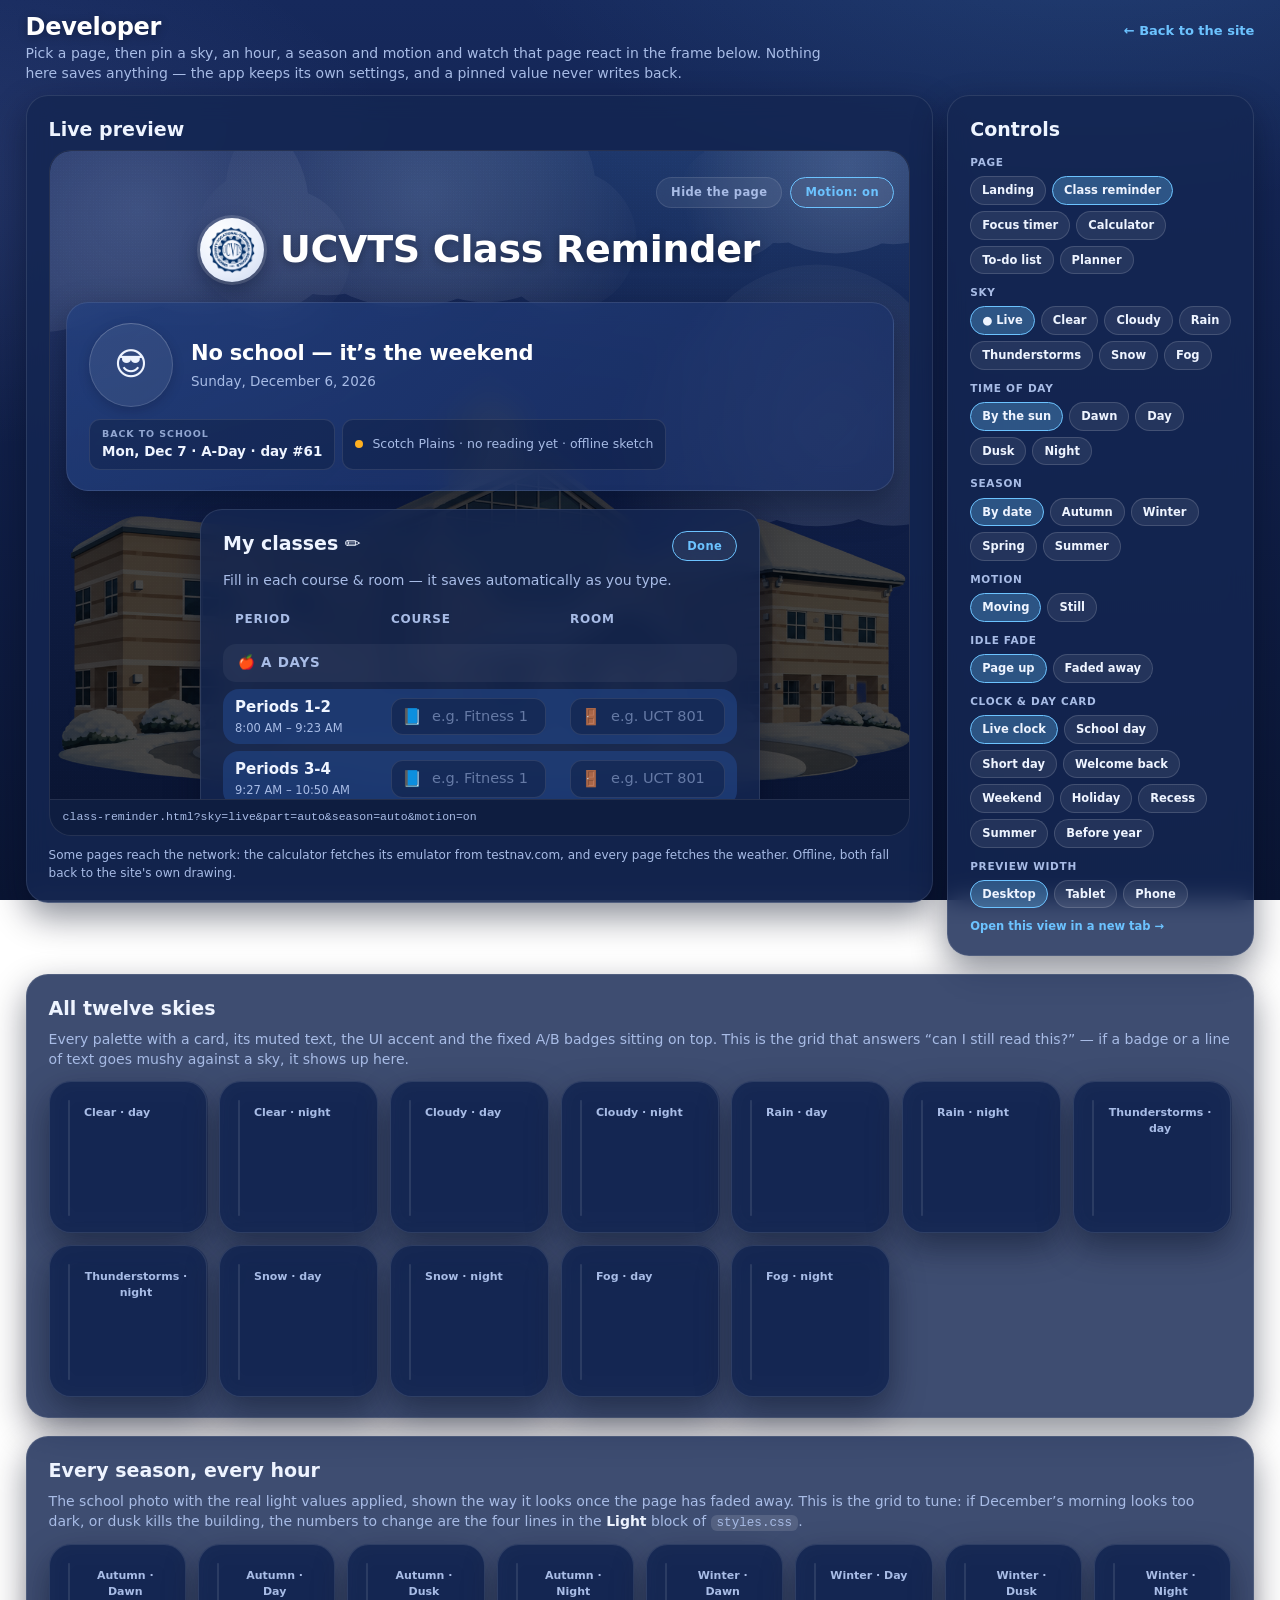
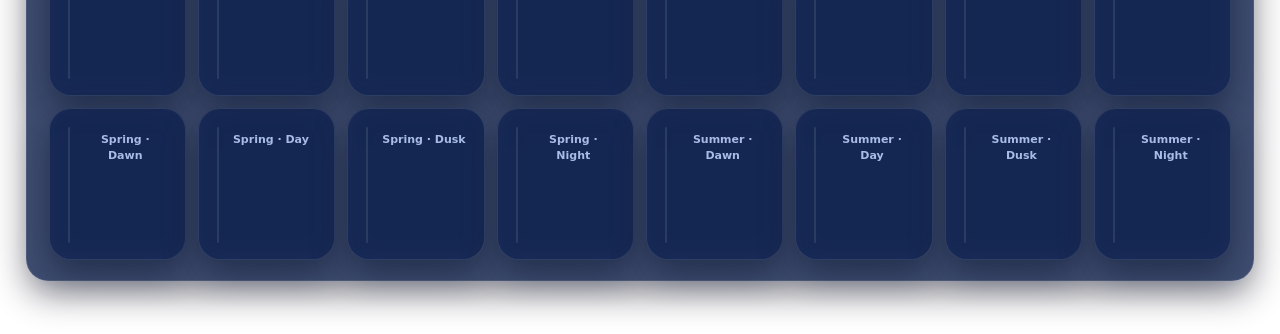
==== commit e25fa6e8: "Add the schedule planner and share the task lightbox The planner plans homework across the days befo" ====
--- a/dev.html
+++ b/dev.html
@@ -225,7 +225,8 @@
       { v: 'class-reminder.html', label: 'Class reminder' },
       { v: 'focus-timer.html', label: 'Focus timer' },
       { v: 'calculator.html', label: 'Calculator' },
-      { v: 'todo.html', label: 'To-do list' }
+      { v: 'todo.html', label: 'To-do list' },
+      { v: 'planner.html', label: 'Planner' }
     ];
 
     var SKIES = ['clear', 'cloud', 'rain', 'storm', 'snow', 'fog'];
--- a/styles.css
+++ b/styles.css
@@ -1441,6 +1441,14 @@
   box-shadow: 0 0 0 4px rgba(255, 210, 127, 0.16);
 }
 
+/* The planner's calendar icon gets the site's cool-blue treatment, so it
+   reads as its own tool beside the warmer to-do and reminder tiles. */
+.tool-f .tile-icon {
+  background: radial-gradient(circle at 32% 28%, #cde4ff, var(--day-b) 58%, #5f8fe0);
+  border: none;
+  box-shadow: 0 0 0 4px rgba(143, 184, 255, 0.16);
+}
+
 /* The calculator's glyph is a thin monochrome symbol, so it reads smaller
    than the emoji beside it at the same size — made bigger, and lifted a few
    pixels so it sits optically centred with the emoji beside it. */
@@ -2053,6 +2061,463 @@
 .todo-task.is-drop-before { box-shadow: 0 -2px 0 0 var(--accent); }
 
 /* ============================================================
+   The schedule planner page
+   ------------------------------------------------------------
+   A calendar of the to-do list: what is due, and when the planner
+   recommends doing the work for it. Red is a deadline, the blue accent is
+   recommended work — the same two colours the rest of the site uses for
+   "needs attention" and "the UI talking to you".
+   ============================================================ */
+
+.planner-wrap { max-width: 1040px; margin: 0 auto; }
+
+.planner-bar {
+  display: flex;
+  align-items: center;
+  gap: 10px;
+  flex-wrap: wrap;
+  margin-bottom: 12px;
+}
+
+.planner-spacer { flex: 1 1 auto; }
+
+.planner-title {
+  display: inline-block;
+  min-width: 190px;
+  text-align: center;
+  font-size: 16px;
+  font-weight: 800;
+  letter-spacing: -0.2px;
+}
+
+.planner-nav { display: flex; align-items: center; gap: 6px; }
+
+.nav-arrow { font-size: 16px; line-height: 1; padding: 6px 13px; }
+
+.view-switch {
+  display: inline-flex;
+  gap: 2px;
+  padding: 3px;
+  background: rgba(255, 255, 255, 0.07);
+  border: 1px solid var(--card-border);
+  border-radius: 999px;
+}
+
+.view-switch button {
+  font: inherit;
+  font-size: 12px;
+  font-weight: 800;
+  letter-spacing: 0.2px;
+  color: var(--muted);
+  background: transparent;
+  border: none;
+  border-radius: 999px;
+  padding: 6px 14px;
+  cursor: pointer;
+  transition: color 0.12s ease, background 0.12s ease;
+}
+
+.view-switch button:hover { color: var(--text); }
+
+.view-switch button[aria-pressed="true"] {
+  color: #0b1636;
+  background: linear-gradient(180deg, #ffe9b0, #ffcf7d);
+}
+
+.planner-summary {
+  margin: 0 0 12px;
+  font-size: 13px;
+  line-height: 1.5;
+}
+
+.planner-legend {
+  display: flex;
+  flex-wrap: wrap;
+  gap: 8px 16px;
+  margin: 12px 2px 0;
+  font-size: 12px;
+}
+
+.legend-key { display: inline-flex; align-items: center; gap: 6px; }
+.legend-key::before { content: ""; width: 9px; height: 9px; border-radius: 3px; }
+.legend-key.due::before { background: var(--danger); }
+.legend-key.work::before { background: var(--accent); }
+.legend-key.ab::before { background: linear-gradient(180deg, var(--day-a-lit), var(--day-a)); border-radius: 50%; }
+
+/* ---------- the calendar shell ---------- */
+
+.cal {
+  background: var(--card);
+  border: 1px solid var(--card-border);
+  border-radius: var(--radius);
+  box-shadow: var(--shadow);
+  padding: 14px;
+  backdrop-filter: var(--card-blur);
+  -webkit-backdrop-filter: var(--card-blur);
+}
+
+.cal-weekdays {
+  display: grid;
+  grid-template-columns: repeat(7, 1fr);
+  gap: 8px;
+  margin-bottom: 8px;
+}
+
+.cal-weekdays span {
+  text-align: center;
+  font-size: 11px;
+  font-weight: 800;
+  letter-spacing: 0.5px;
+  text-transform: uppercase;
+  color: var(--muted);
+}
+
+.cal-month {
+  display: grid;
+  grid-template-columns: repeat(7, 1fr);
+  gap: 8px;
+}
+
+/* A day cell is a button, because clicking it opens that day. */
+.cal-day {
+  position: relative;
+  display: flex;
+  flex-direction: column;
+  gap: 4px;
+  min-height: 96px;
+  padding: 6px 7px;
+  font: inherit;
+  color: inherit;
+  text-align: left;
+  background: rgba(255, 255, 255, 0.04);
+  border: 1px solid transparent;
+  border-radius: 14px;
+  cursor: pointer;
+  overflow: hidden;
+  transition: border-color 0.12s ease, background 0.12s ease;
+}
+
+.cal-day:hover { border-color: var(--accent); background: rgba(108, 195, 255, 0.08); }
+.cal-day:focus-visible { outline: 2px solid var(--accent); outline-offset: 2px; }
+.cal-day.is-out { opacity: 0.42; }
+.cal-day.is-today { border-color: var(--warm); box-shadow: inset 0 0 0 1px var(--warm); }
+
+.cal-day-head {
+  display: flex;
+  align-items: center;
+  justify-content: space-between;
+  gap: 4px;
+}
+
+.cal-date { font-size: 12.5px; font-weight: 800; }
+
+/* The A/B badge, the same fixed colours as everywhere else. */
+.cal-ab {
+  flex: 0 0 auto;
+  display: inline-grid;
+  place-items: center;
+  width: 16px;
+  height: 16px;
+  border-radius: 50%;
+  font-size: 9.5px;
+  font-weight: 800;
+  font-style: normal;
+}
+
+.cal-ab.a { background: linear-gradient(180deg, var(--day-a-lit), var(--day-a)); color: #47081b; }
+.cal-ab.b { background: linear-gradient(180deg, var(--day-b-lit), var(--day-b)); color: #0b2350; }
+.cal-ab.off { background: rgba(255, 255, 255, 0.1); color: var(--muted); font-size: 10px; }
+
+.cal-chip {
+  display: block;
+  max-width: 100%;
+  font-size: 10.5px;
+  line-height: 1.25;
+  padding: 2px 6px;
+  border-radius: 7px;
+  white-space: nowrap;
+  overflow: hidden;
+  text-overflow: ellipsis;
+}
+
+.cal-chip.due {
+  font-weight: 700;
+  color: var(--danger);
+  background: rgba(255, 157, 176, 0.16);
+  border: 1px solid rgba(255, 157, 176, 0.4);
+}
+
+.cal-chip.work {
+  font-weight: 700;
+  color: var(--accent);
+  background: rgba(108, 195, 255, 0.14);
+  border: 1px solid rgba(108, 195, 255, 0.4);
+}
+
+.cal-more { font-size: 10px; color: var(--muted); }
+
+.cal-minutes {
+  margin-top: auto;
+  font-size: 10px;
+  font-weight: 800;
+  color: var(--accent);
+}
+
+/* ---------- the week view ---------- */
+
+.cal-week {
+  display: grid;
+  grid-template-columns: repeat(7, 1fr);
+  gap: 8px;
+}
+
+.wk-col {
+  display: flex;
+  flex-direction: column;
+  gap: 6px;
+  min-height: 180px;
+  padding: 8px;
+  background: rgba(255, 255, 255, 0.04);
+  border: 1px solid transparent;
+  border-radius: 14px;
+}
+
+.wk-col.is-today { border-color: var(--warm); }
+
+.wk-head {
+  display: flex;
+  flex-direction: column;
+  align-items: flex-start;
+  gap: 2px;
+  width: 100%;
+  font: inherit;
+  color: inherit;
+  background: transparent;
+  border: none;
+  padding: 0 0 4px;
+  border-bottom: 1px solid var(--card-border);
+  cursor: pointer;
+  text-align: left;
+}
+
+.wk-head:hover .wk-dow { color: var(--accent); }
+.wk-dow { font-size: 11px; font-weight: 800; letter-spacing: 0.4px; text-transform: uppercase; color: var(--muted); }
+.wk-date { display: flex; align-items: center; gap: 6px; }
+.wk-num { font-size: 16px; font-weight: 800; }
+
+.wk-label {
+  font-size: 10px;
+  font-weight: 800;
+  letter-spacing: 0.4px;
+  text-transform: uppercase;
+  color: var(--muted);
+  margin-top: 2px;
+}
+
+.wk-list { list-style: none; margin: 0; padding: 0; display: flex; flex-direction: column; gap: 4px; }
+
+.wk-item { font-size: 11px; line-height: 1.3; overflow-wrap: anywhere; }
+.wk-item.due { color: var(--danger); }
+.wk-item.work { display: flex; gap: 6px; color: var(--text); }
+.wk-min { flex: 0 0 auto; font-weight: 800; color: var(--accent); }
+.wk-name { min-width: 0; }
+.wk-empty { color: var(--muted); font-size: 12px; }
+
+/* ---------- the day view ---------- */
+
+.day-head {
+  display: flex;
+  align-items: center;
+  gap: 12px;
+  padding-bottom: 12px;
+  margin-bottom: 12px;
+  border-bottom: 1px solid var(--card-border);
+}
+
+.day-head .cal-ab { width: 34px; height: 34px; font-size: 15px; }
+.day-head-copy { display: flex; flex-direction: column; gap: 2px; min-width: 0; }
+.day-head-title { font-size: 17px; font-weight: 800; }
+.day-head-sub { font-size: 12.5px; color: var(--muted); }
+
+.day-cols { display: grid; grid-template-columns: repeat(2, minmax(0, 1fr)); gap: 16px; }
+
+.day-col-title {
+  margin: 0 0 8px;
+  font-size: 12px;
+  font-weight: 800;
+  letter-spacing: 0.4px;
+  text-transform: uppercase;
+  color: var(--muted);
+}
+
+.day-col-empty { margin: 0; font-size: 13px; color: var(--muted); }
+
+.plan-list { list-style: none; margin: 0; padding: 0; display: flex; flex-direction: column; gap: 8px; }
+
+.plan-item {
+  display: flex;
+  align-items: flex-start;
+  gap: 10px;
+  padding: 9px 12px;
+  background: rgba(255, 255, 255, 0.05);
+  border: 1px solid var(--card-border);
+  border-radius: 13px;
+}
+
+.plan-item.due { border-left: 3px solid var(--danger); }
+.plan-item.work { border-left: 3px solid var(--accent); }
+
+.plan-mark { flex: 0 0 auto; font-size: 10px; line-height: 1.5; color: var(--danger); }
+
+.plan-min {
+  flex: 0 0 auto;
+  font-size: 12px;
+  font-weight: 800;
+  color: var(--accent);
+  min-width: 48px;
+}
+
+.plan-main { display: flex; flex-direction: column; gap: 2px; min-width: 0; }
+.plan-name { font-size: 14px; color: var(--text); line-height: 1.35; overflow-wrap: anywhere; }
+.plan-meta { font-size: 11.5px; color: var(--muted); }
+
+/* ---------- the settings lightbox ---------- */
+
+.modal-card.wide { width: min(660px, 100%); }
+
+.config-lede { font-size: 13px; margin: 0 0 4px; line-height: 1.5; }
+
+.planner-section {
+  margin: 16px 0 8px;
+  font-size: 10.5px;
+  font-weight: 800;
+  letter-spacing: 0.7px;
+  text-transform: uppercase;
+  color: var(--muted);
+}
+
+.config-note { font-size: 12px; margin: 0 0 8px; line-height: 1.5; }
+.config-note b { color: var(--text); font-weight: 700; }
+
+.hours-table { width: 100%; border-collapse: separate; border-spacing: 5px 0; }
+
+.hours-table th {
+  font-size: 10.5px;
+  font-weight: 800;
+  letter-spacing: 0.3px;
+  text-transform: uppercase;
+  color: var(--muted);
+  text-align: center;
+  padding-bottom: 4px;
+}
+
+.hours-table td { padding: 0; }
+
+.hours-table input {
+  font: inherit;
+  font-size: 14px;
+  width: 100%;
+  text-align: center;
+  color: var(--text);
+  background: rgba(255, 255, 255, 0.08);
+  border: 1px solid var(--card-border);
+  border-radius: 10px;
+  padding: 8px 4px;
+  color-scheme: dark;
+}
+
+.hours-table input:focus {
+  outline: none;
+  border-color: var(--accent);
+  box-shadow: 0 0 0 3px rgba(108, 195, 255, 0.22);
+}
+
+.kw-head,
+.kw-row {
+  display: grid;
+  grid-template-columns: minmax(0, 1fr) 84px 74px 34px;
+  gap: 8px;
+  align-items: center;
+}
+
+.kw-head {
+  font-size: 10.5px;
+  font-weight: 800;
+  letter-spacing: 0.3px;
+  text-transform: uppercase;
+  color: var(--muted);
+  padding: 0 2px 5px;
+}
+
+.kw-list { display: flex; flex-direction: column; gap: 7px; }
+
+.kw-row input[type="text"],
+.kw-row input[type="number"] {
+  font: inherit;
+  font-size: 13.5px;
+  width: 100%;
+  color: var(--text);
+  background: rgba(255, 255, 255, 0.08);
+  border: 1px solid var(--card-border);
+  border-radius: 10px;
+  padding: 8px 10px;
+  color-scheme: dark;
+}
+
+.kw-row input[type="number"] { text-align: center; padding: 8px 4px; }
+
+.kw-row input:focus {
+  outline: none;
+  border-color: var(--accent);
+  box-shadow: 0 0 0 3px rgba(108, 195, 255, 0.22);
+}
+
+.kw-spread {
+  display: flex;
+  align-items: center;
+  gap: 6px;
+  font-size: 11px;
+  color: var(--muted);
+}
+
+.kw-spread input { accent-color: var(--accent); width: 16px; height: 16px; }
+
+.kw-remove {
+  font: inherit;
+  font-size: 18px;
+  line-height: 1;
+  color: var(--muted);
+  background: transparent;
+  border: 1px solid var(--card-border);
+  border-radius: 10px;
+  padding: 5px 0;
+  cursor: pointer;
+  transition: color 0.12s ease, border-color 0.12s ease;
+}
+
+.kw-remove:hover { color: var(--danger); border-color: var(--danger); }
+
+.kw-add { margin-top: 9px; }
+
+.cfg-default { margin-top: 4px; }
+
+.config-actions { align-items: center; margin-top: 16px; }
+
+@media (max-width: 640px) {
+  .planner-title { min-width: 0; }
+  .cal { padding: 10px; }
+  .cal-weekdays { display: none; }
+  .cal-month { gap: 5px; }
+  .cal-day { min-height: 74px; padding: 5px; border-radius: 11px; }
+  .cal-chip { font-size: 9px; }
+  .cal-week { grid-template-columns: 1fr; }
+  .day-cols { grid-template-columns: 1fr; }
+  .hours-table { border-spacing: 3px 0; }
+  .hours-table input { font-size: 12px; padding: 7px 2px; }
+  .kw-head, .kw-row { grid-template-columns: minmax(0, 1fr) 68px 62px 30px; gap: 6px; }
+}
+
+/* ============================================================
    Lightboxes & the right-click menu
    ------------------------------------------------------------
    Only the to-do page uses these so far, but they are written
